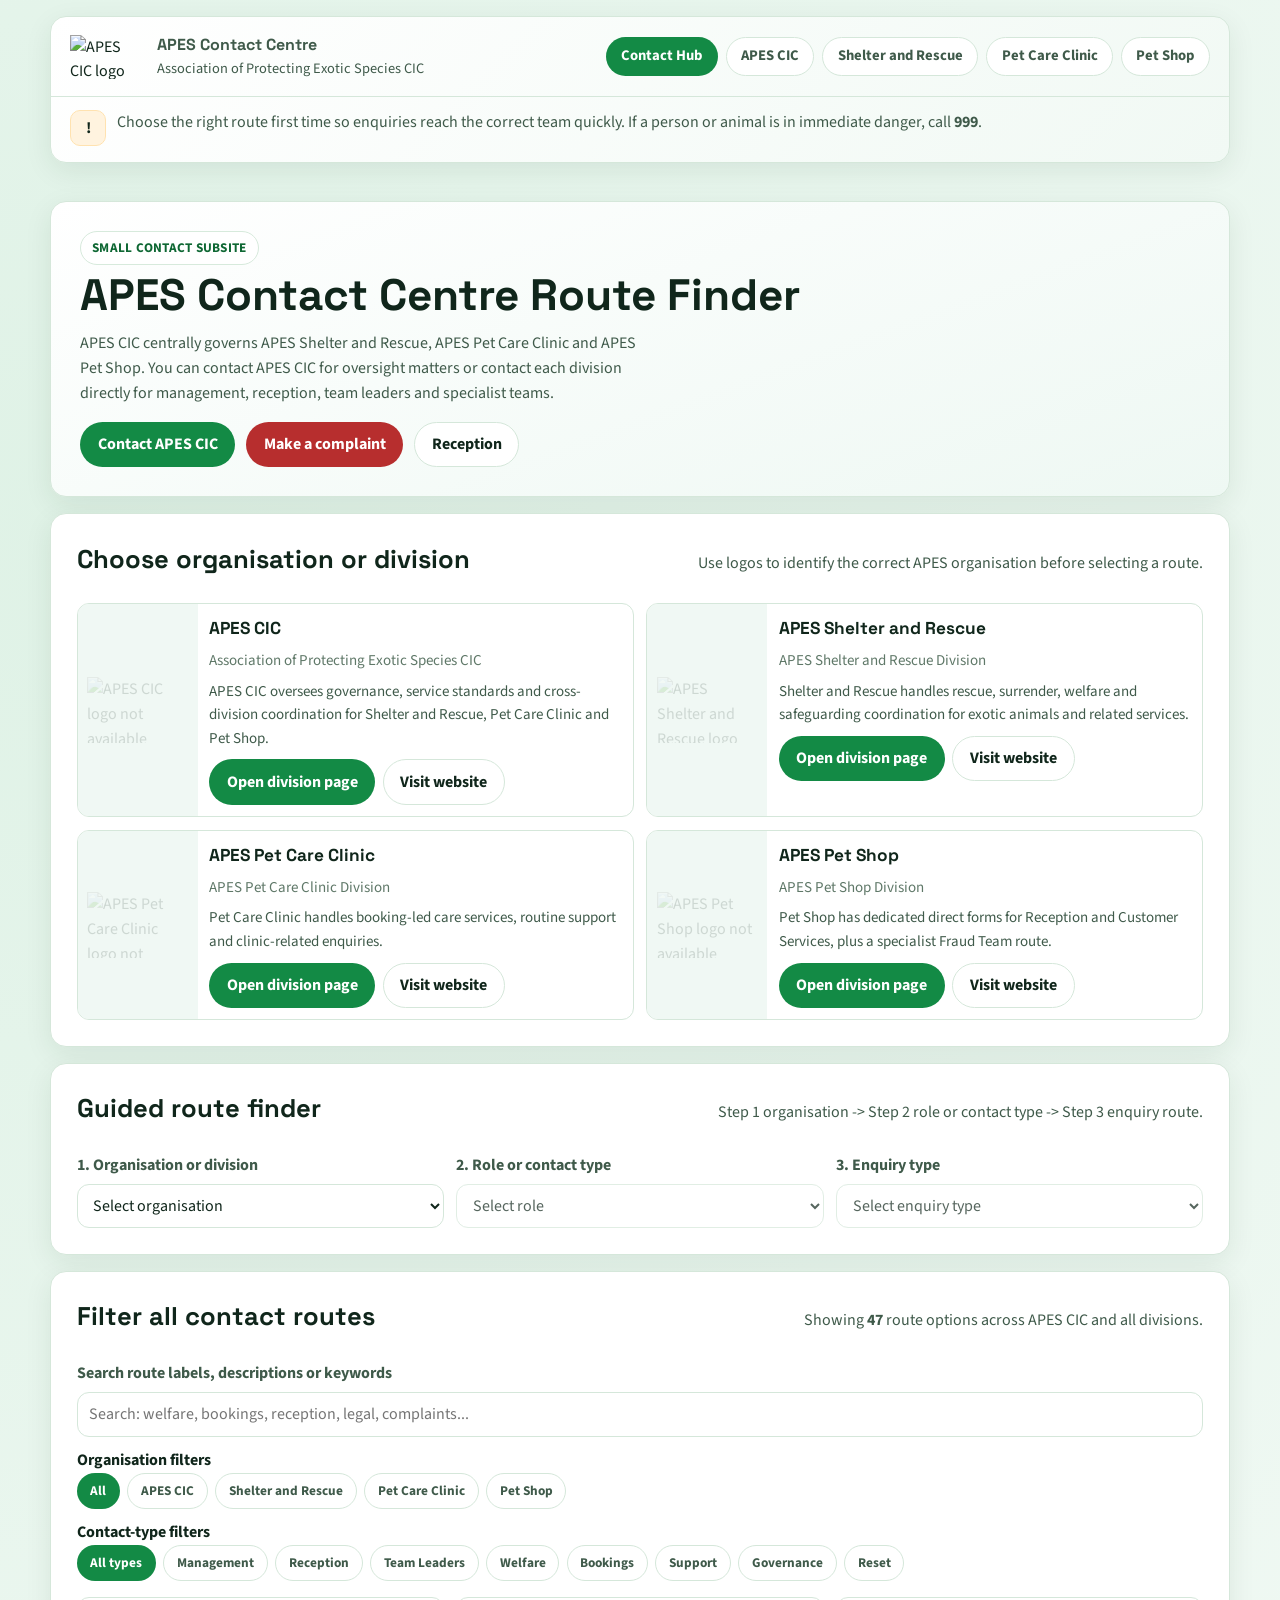
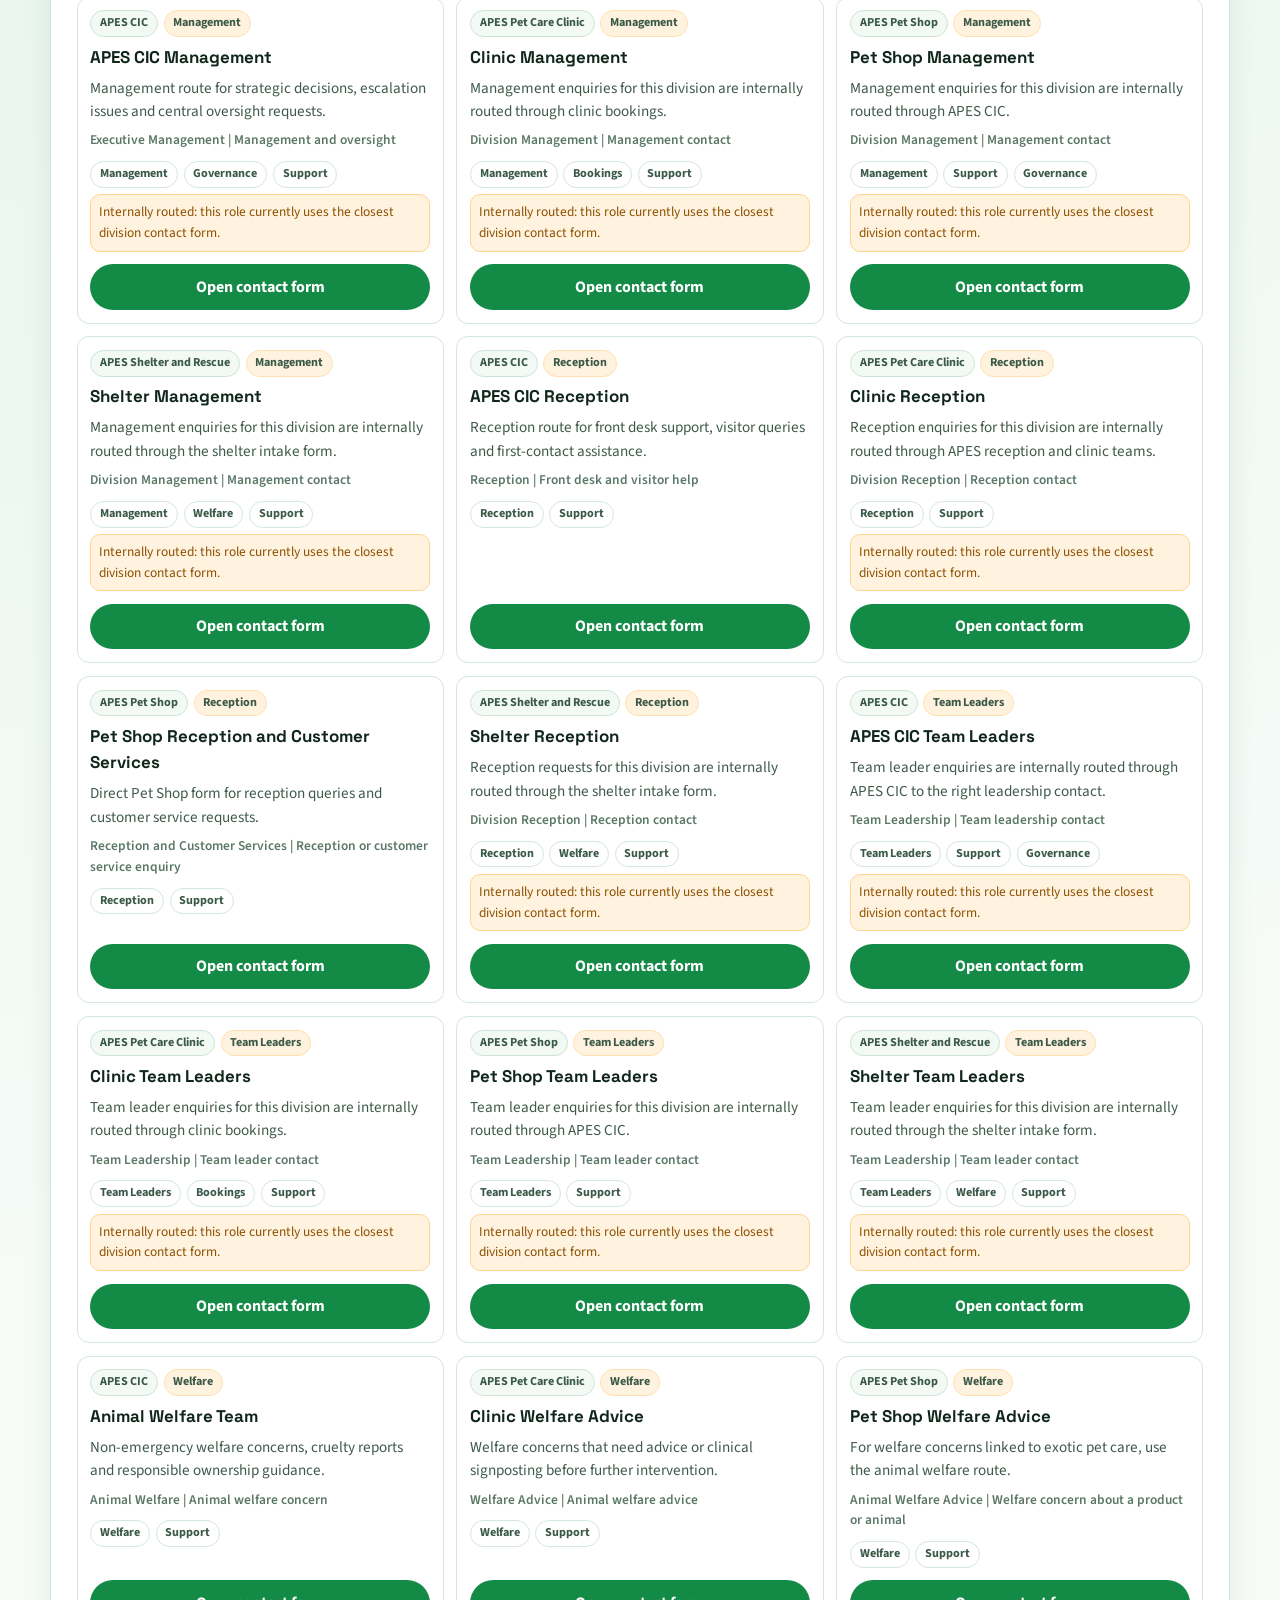
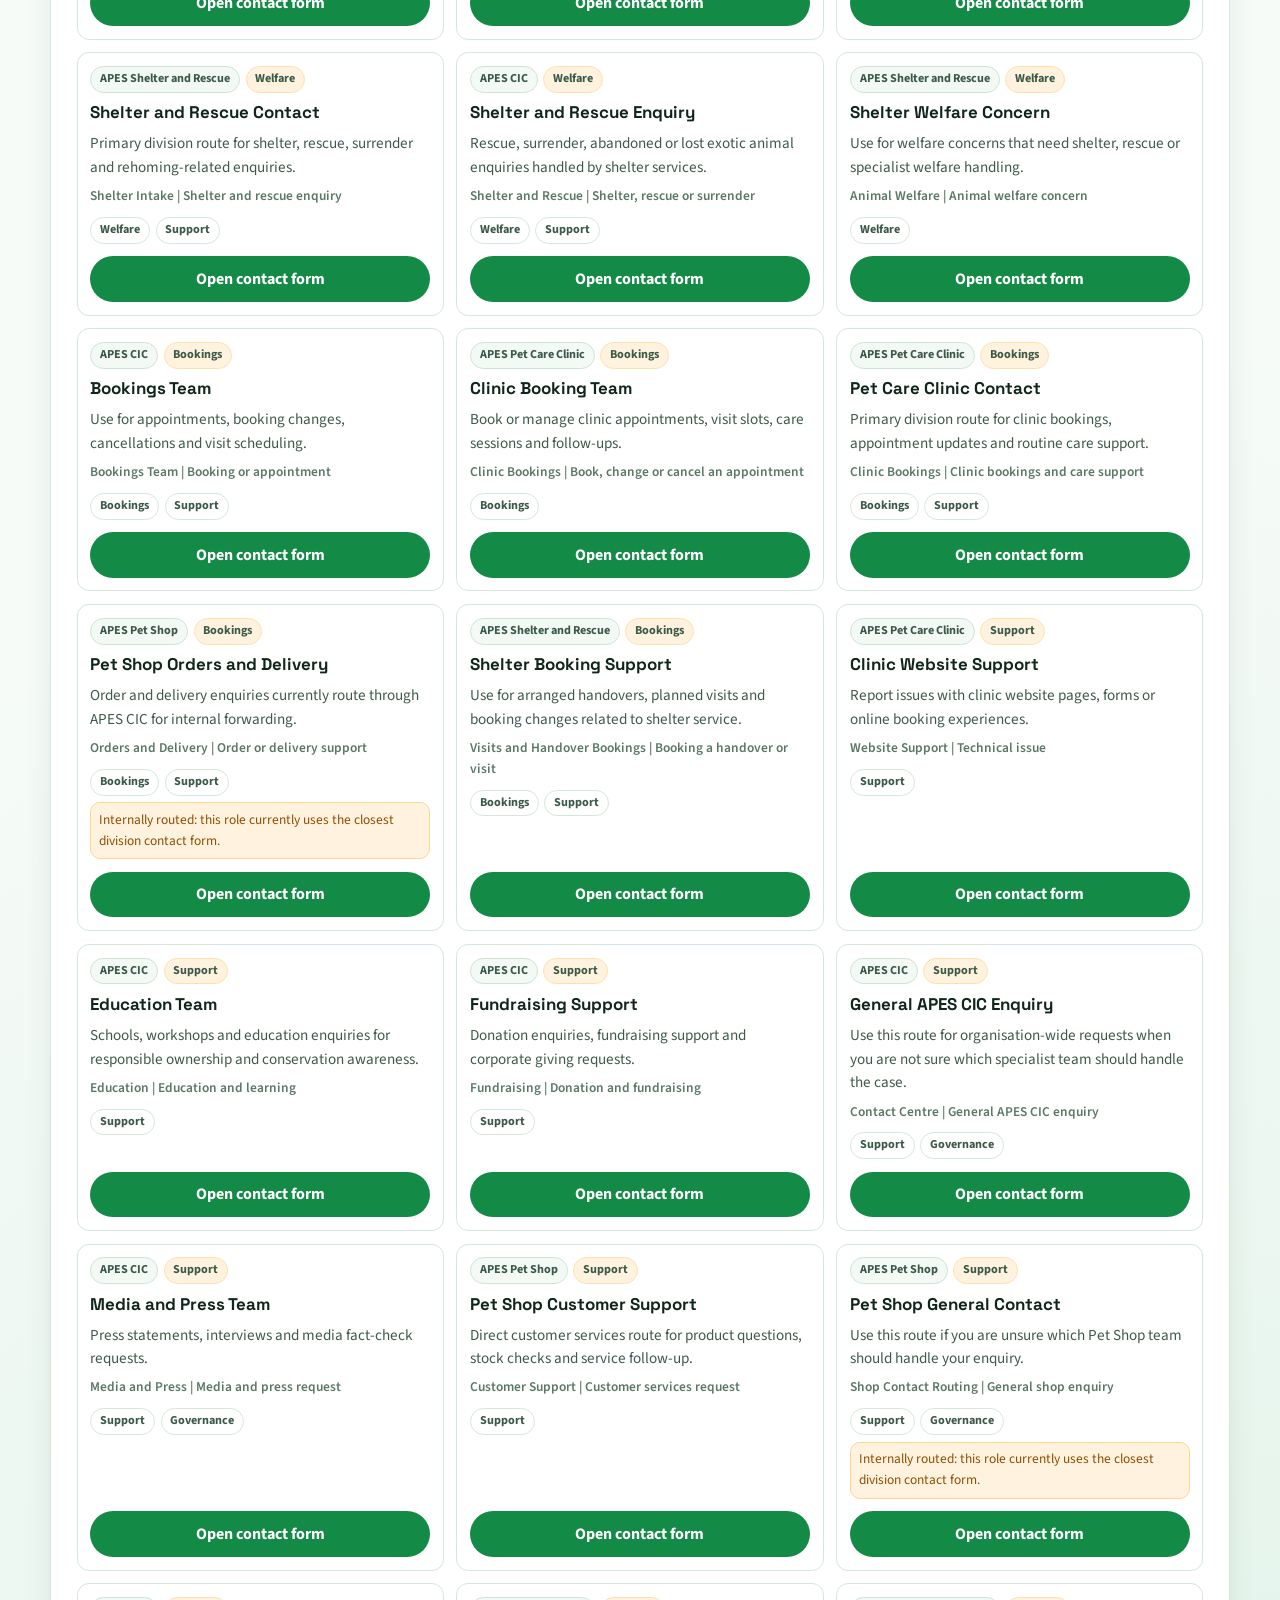
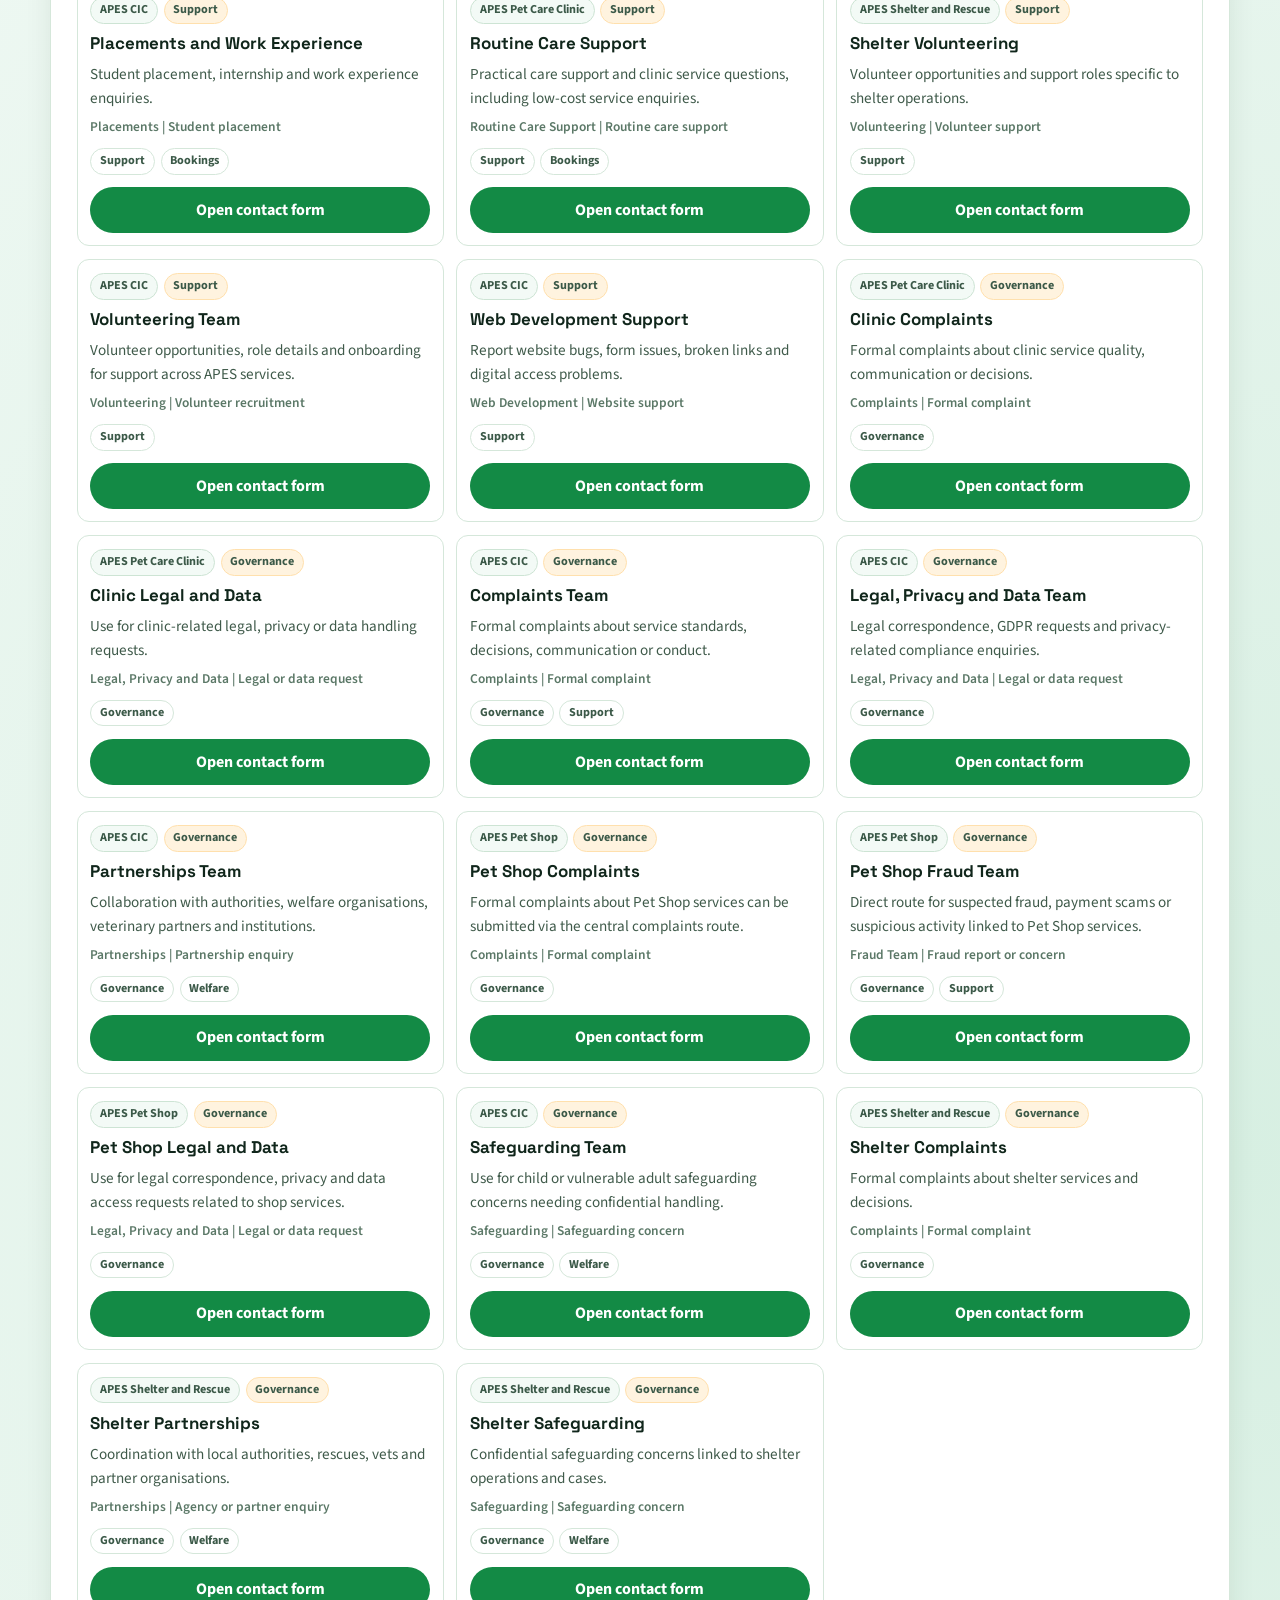
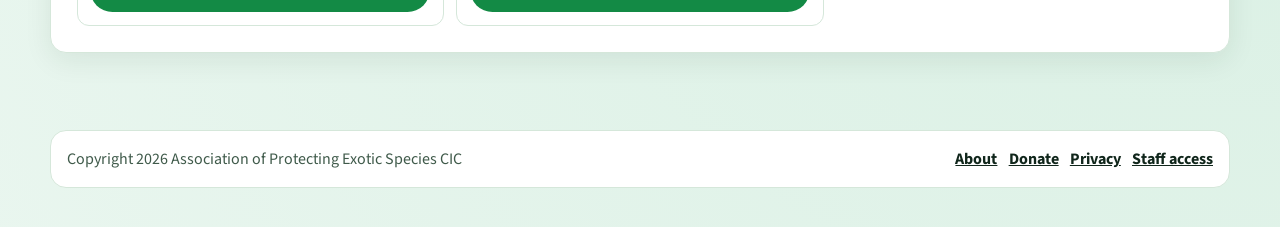
==== public/index.html @ 36b1f9d7 "Add AGENTS.md; revamp README; move website Add a new AGENTS.md containing comprehensive APES CIC web" ====
<!doctype html>
<html lang="en">
  <head>
    <meta charset="utf-8">
    <meta name="viewport" content="width=device-width, initial-scale=1">
    <title>APES Contact Centre | Route Finder Hub</title>
    <meta
      name="description"
      content="APES Contact Centre route finder for APES CIC, Shelter and Rescue, Pet Care Clinic and Pet Shop."
    >
    <link rel="stylesheet" href="assets/css/styles.css">
  </head>
  <body data-page="hub">
    <a class="skip-link" href="#main">Skip to main content</a>

    <div class="site-shell">
      <header class="site-header">
        <div class="header-row">
          <a class="brand" href="https://www.apes.org.uk/" target="_blank" rel="noopener noreferrer">
            <img src="https://www.apes.org.uk/APES_logo_3D_440x250.png" alt="APES CIC logo">
            <span>
              <strong>APES Contact Centre</strong>
              <span>Association of Protecting Exotic Species CIC</span>
            </span>
          </a>

          <nav class="nav-row" aria-label="Subsite pages">
            <a class="nav-link active" href="index.html">Contact Hub</a>
            <a class="nav-link" href="apes-cic.html">APES CIC</a>
            <a class="nav-link" href="shelter-rescue.html">Shelter and Rescue</a>
            <a class="nav-link" href="pet-care-clinic.html">Pet Care Clinic</a>
            <a class="nav-link" href="pet-shop.html">Pet Shop</a>
          </nav>
        </div>

        <div class="notice" role="note" aria-label="Emergency note">
          <span class="notice-mark" aria-hidden="true">!</span>
          <p>
            Choose the right route first time so enquiries reach the correct team quickly. If a person or animal is in immediate danger, call
            <strong>999</strong>.
          </p>
        </div>
      </header>

      <main id="main" class="main-sections">
        <section class="hero" aria-labelledby="hub-title">
          <span class="eyebrow">Small contact subsite</span>
          <h1 id="hub-title">APES Contact Centre Route Finder</h1>
          <p>
            APES CIC centrally governs APES Shelter and Rescue, APES Pet Care Clinic and APES Pet Shop. You can contact APES CIC for oversight matters or contact each division directly for management, reception, team leaders and specialist teams.
          </p>
          <div class="hero-actions">
            <a class="btn btn-primary" href="https://contact.apes.org.uk/help/1463648560" target="_blank" rel="noopener noreferrer">Contact APES CIC</a>
            <a class="btn btn-danger" href="https://contact.apes.org.uk/help/2938250825" target="_blank" rel="noopener noreferrer">Make a complaint</a>
            <a class="btn btn-subtle" href="https://contact.apes.org.uk/help/3700316734" target="_blank" rel="noopener noreferrer">Reception</a>
          </div>
        </section>

        <section class="panel" aria-labelledby="organisations-heading">
          <div class="panel-head">
            <h2 id="organisations-heading">Choose organisation or division</h2>
            <p>Use logos to identify the correct APES organisation before selecting a route.</p>
          </div>
          <div id="organisationCards" class="org-grid" role="list"></div>
        </section>

        <section class="panel" aria-labelledby="finder-heading">
          <div class="panel-head">
            <h2 id="finder-heading">Guided route finder</h2>
            <p>Step 1 organisation -> Step 2 role or contact type -> Step 3 enquiry route.</p>
          </div>

          <div class="finder-grid">
            <div class="field">
              <label for="finderOrganisation">1. Organisation or division</label>
              <select id="finderOrganisation">
                <option value="">Select organisation</option>
              </select>
            </div>

            <div class="field">
              <label for="finderRole">2. Role or contact type</label>
              <select id="finderRole" disabled>
                <option value="">Select role</option>
              </select>
            </div>

            <div class="field">
              <label for="finderEnquiry">3. Enquiry type</label>
              <select id="finderEnquiry" disabled>
                <option value="">Select enquiry type</option>
              </select>
            </div>
          </div>

          <div id="finderResult" class="finder-result is-hidden" role="status" aria-live="polite">
            <h3 id="finderRouteTitle"></h3>
            <p id="finderRouteSummary"></p>
            <p id="finderRouteDepartment" class="route-detail"></p>
            <p id="finderRouteFallback" class="fallback-note is-hidden"></p>
            <div class="hero-actions">
              <a id="finderRouteLink" class="btn btn-primary" target="_blank" rel="noopener noreferrer" href="#">Open contact form</a>
            </div>
          </div>
        </section>

        <section class="panel" aria-labelledby="routes-heading">
          <div class="panel-head">
            <h2 id="routes-heading">Filter all contact routes</h2>
            <p>
              Showing <strong id="routeResultCount">0</strong> route options across APES CIC and all divisions.
            </p>
          </div>

          <div class="chip-stack" aria-label="Route filters">
            <div class="field">
              <label for="routeSearch">Search route labels, descriptions or keywords</label>
              <input
                id="routeSearch"
                type="search"
                placeholder="Search: welfare, bookings, reception, legal, complaints..."
              >
            </div>

            <div>
              <strong>Organisation filters</strong>
              <div class="chip-group" role="group" aria-label="Filter by organisation">
                <button class="chip active" type="button" data-org-filter="all" aria-pressed="true">All</button>
                <button class="chip" type="button" data-org-filter="apes-cic" aria-pressed="false">APES CIC</button>
                <button class="chip" type="button" data-org-filter="shelter-rescue" aria-pressed="false">Shelter and Rescue</button>
                <button class="chip" type="button" data-org-filter="pet-care-clinic" aria-pressed="false">Pet Care Clinic</button>
                <button class="chip" type="button" data-org-filter="pet-shop" aria-pressed="false">Pet Shop</button>
              </div>
            </div>

            <div>
              <strong>Contact-type filters</strong>
              <div class="chip-group" role="group" aria-label="Filter by contact type">
                <button class="chip active" type="button" data-type-filter="all" aria-pressed="true">All types</button>
                <button class="chip" type="button" data-type-filter="management" aria-pressed="false">Management</button>
                <button class="chip" type="button" data-type-filter="reception" aria-pressed="false">Reception</button>
                <button class="chip" type="button" data-type-filter="team-leaders" aria-pressed="false">Team Leaders</button>
                <button class="chip" type="button" data-type-filter="welfare" aria-pressed="false">Welfare</button>
                <button class="chip" type="button" data-type-filter="bookings" aria-pressed="false">Bookings</button>
                <button class="chip" type="button" data-type-filter="support" aria-pressed="false">Support</button>
                <button class="chip" type="button" data-type-filter="governance" aria-pressed="false">Governance</button>
                <button class="chip" type="button" id="resetFilters" aria-pressed="false">Reset</button>
              </div>
            </div>
          </div>

          <div id="routeDirectory" class="route-grid" role="list"></div>
          <p id="noRouteResults" class="status-note is-hidden">
            No matching routes found. Try broadening your search or resetting the filters.
          </p>
        </section>
      </main>

      <footer class="footer">
        <span>Copyright 2026 Association of Protecting Exotic Species CIC</span>
        <nav aria-label="Footer links">
          <a href="https://www.apes.org.uk/about-us" target="_blank" rel="noopener noreferrer">About</a>
          <a href="https://www.apes.org.uk/donate" target="_blank" rel="noopener noreferrer">Donate</a>
          <a href="https://www.apes.org.uk/policies/privacy" target="_blank" rel="noopener noreferrer">Privacy</a>
          <a href="https://contact.apes.org.uk/staff" target="_blank" rel="noopener noreferrer">Staff access</a>
        </nav>
      </footer>
    </div>

    <script src="assets/js/routes.js"></script>
    <script src="assets/js/common.js"></script>
    <script src="assets/js/hub.js"></script>
  </body>
</html>
---- public/assets/css/styles.css ----
@import url("https://fonts.googleapis.com/css2?family=Source+Sans+3:wght@400;600;700&family=Space+Grotesk:wght@500;600;700&display=swap");

:root {
  --bg: #f6fbf8;
  --surface: #ffffff;
  --surface-soft: #edf7f1;
  --ink: #10261b;
  --ink-soft: #3f5a4a;
  --brand: #138a45;
  --brand-deep: #0e6733;
  --accent: #f7a934;
  --accent-soft: #fff3df;
  --border: #d5e7da;
  --danger: #b72e2e;
  --focus: 3px solid rgba(19, 138, 69, 0.45);
  --radius: 16px;
  --radius-sm: 12px;
  --shadow: 0 8px 28px rgba(7, 46, 24, 0.08);
}

*,
*::before,
*::after {
  box-sizing: border-box;
}

html {
  font-size: 100%;
  scroll-behavior: smooth;
}

body {
  margin: 0;
  font-family: "Source Sans 3", "Trebuchet MS", sans-serif;
  color: var(--ink);
  background: radial-gradient(circle at 7% 8%, #dff2e6 0%, transparent 38%),
    radial-gradient(circle at 96% 90%, #d7efe2 0%, transparent 40%), var(--bg);
  line-height: 1.55;
}

a {
  color: inherit;
}

a:focus-visible,
button:focus-visible,
input:focus-visible,
select:focus-visible {
  outline: var(--focus);
  outline-offset: 2px;
}

.is-hidden {
  display: none !important;
}

.skip-link {
  position: absolute;
  left: -9999px;
  top: 0.8rem;
  z-index: 1000;
  color: #ffffff;
  background: var(--brand-deep);
  padding: 0.7rem 1rem;
  border-radius: 10px;
  text-decoration: none;
  font-weight: 700;
}

.skip-link:focus {
  left: 0.8rem;
}

.site-shell {
  width: min(1180px, 100% - 2.2rem);
  margin-inline: auto;
}

.site-header {
  margin-top: 1rem;
  border: 1px solid var(--border);
  border-radius: var(--radius);
  background: linear-gradient(135deg, #ffffff 0%, #f1f9f4 100%);
  box-shadow: var(--shadow);
  overflow: hidden;
}

.header-row {
  display: flex;
  flex-wrap: wrap;
  align-items: center;
  justify-content: space-between;
  gap: 1rem;
  padding: 1rem 1.2rem;
  border-bottom: 1px solid var(--border);
}

.brand {
  display: flex;
  align-items: center;
  gap: 0.8rem;
  text-decoration: none;
}

.brand img {
  width: 74px;
  height: 44px;
  object-fit: contain;
}

.brand strong {
  display: block;
  font-family: "Space Grotesk", "Trebuchet MS", sans-serif;
  font-size: 1rem;
}

.brand span {
  color: var(--ink-soft);
  font-size: 0.9rem;
}

.nav-row {
  display: flex;
  flex-wrap: wrap;
  gap: 0.5rem;
}

.nav-link {
  display: inline-flex;
  align-items: center;
  border: 1px solid var(--border);
  border-radius: 999px;
  padding: 0.45rem 0.9rem;
  background: #ffffff;
  text-decoration: none;
  font-weight: 700;
  font-size: 0.92rem;
  color: var(--ink-soft);
}

.nav-link:hover {
  background: var(--surface-soft);
}

.nav-link.active {
  background: var(--brand);
  border-color: transparent;
  color: #ffffff;
}

.notice {
  display: grid;
  grid-template-columns: auto 1fr;
  align-items: start;
  gap: 0.7rem;
  padding: 0.8rem 1.2rem 1rem;
}

.notice-mark {
  width: 36px;
  height: 36px;
  display: grid;
  place-items: center;
  background: var(--accent-soft);
  border: 1px solid #ffe2b0;
  border-radius: 10px;
  font-weight: 700;
}

.notice p {
  margin: 0;
  color: var(--ink-soft);
}

.hero {
  margin-top: 1.1rem;
  border: 1px solid var(--border);
  border-radius: var(--radius);
  background: linear-gradient(160deg, #ffffff 0%, #eef8f3 100%);
  padding: clamp(1rem, 2.6vw, 1.8rem);
  box-shadow: var(--shadow);
}

.hero h1 {
  margin: 0.3rem 0 0.7rem;
  font-family: "Space Grotesk", "Trebuchet MS", sans-serif;
  font-size: clamp(1.8rem, 4vw, 2.75rem);
  line-height: 1.15;
}

.hero h2 {
  margin: 0 0 0.55rem;
  font-family: "Space Grotesk", "Trebuchet MS", sans-serif;
  font-size: clamp(1.3rem, 2.4vw, 1.9rem);
  line-height: 1.2;
}

.hero p {
  margin: 0.6rem 0 0;
  color: var(--ink-soft);
  max-width: 72ch;
}

.division-hero-grid {
  display: grid;
  grid-template-columns: 130px 1fr;
  gap: 1rem;
  align-items: center;
}

.division-logo-wrap {
  border: 1px solid var(--border);
  border-radius: 14px;
  background: #ffffff;
  min-height: 92px;
  display: grid;
  place-items: center;
  padding: 0.5rem;
}

.division-logo-wrap img {
  max-width: 100%;
  max-height: 74px;
  object-fit: contain;
}

.eyebrow {
  display: inline-flex;
  align-items: center;
  border: 1px solid #d7eadc;
  border-radius: 999px;
  padding: 0.35rem 0.7rem;
  background: #ffffff;
  color: var(--brand-deep);
  font-weight: 700;
  font-size: 0.83rem;
  text-transform: uppercase;
  letter-spacing: 0.02em;
}

.hero-actions {
  margin-top: 1rem;
  display: flex;
  flex-wrap: wrap;
  gap: 0.65rem;
}

.btn {
  display: inline-flex;
  align-items: center;
  justify-content: center;
  text-decoration: none;
  min-height: 42px;
  border-radius: 999px;
  border: 1px solid var(--border);
  background: #ffffff;
  color: var(--ink);
  padding: 0.58rem 1.05rem;
  font-weight: 700;
  cursor: pointer;
  font-family: inherit;
}

.btn:hover {
  border-color: #b6d5c0;
}

.btn-primary {
  background: var(--brand);
  border-color: transparent;
  color: #ffffff;
}

.btn-primary:hover {
  background: var(--brand-deep);
}

.btn-subtle {
  background: #ffffff;
}

.btn-danger {
  background: var(--danger);
  border-color: transparent;
  color: #ffffff;
}

.main-sections {
  padding: 1.3rem 0 3rem;
}

.panel {
  border: 1px solid var(--border);
  border-radius: var(--radius);
  background: var(--surface);
  box-shadow: var(--shadow);
  padding: clamp(1rem, 2vw, 1.6rem);
  margin-top: 1rem;
}

.panel h2 {
  margin-top: 0;
  margin-bottom: 0.5rem;
  font-family: "Space Grotesk", "Trebuchet MS", sans-serif;
  font-size: clamp(1.2rem, 2.4vw, 1.6rem);
}

.panel-head {
  display: flex;
  flex-wrap: wrap;
  align-items: baseline;
  justify-content: space-between;
  gap: 0.6rem;
}

.panel-head p {
  margin: 0;
  color: var(--ink-soft);
}

.finder-grid {
  display: grid;
  grid-template-columns: repeat(3, minmax(0, 1fr));
  gap: 0.8rem;
  margin-top: 1rem;
}

.field {
  display: grid;
  gap: 0.4rem;
}

.field label {
  font-weight: 700;
  color: var(--ink-soft);
}

.field select,
.field input[type="search"] {
  width: 100%;
  min-height: 44px;
  padding: 0.55rem 0.7rem;
  border: 1px solid var(--border);
  border-radius: var(--radius-sm);
  background: #ffffff;
  color: var(--ink);
  font: inherit;
}

.finder-result {
  margin-top: 1rem;
  border: 1px solid #cbe4d3;
  border-radius: var(--radius-sm);
  padding: 0.8rem;
  background: #f4faf6;
}

.finder-result h3 {
  margin: 0;
  font-family: "Space Grotesk", "Trebuchet MS", sans-serif;
  font-size: 1.12rem;
}

.finder-result p {
  margin: 0.45rem 0 0;
  color: var(--ink-soft);
}

.finder-result .route-detail {
  font-size: 0.93rem;
}

.finder-result .fallback-note {
  margin-top: 0.55rem;
}

.chip-stack {
  margin-top: 1rem;
  display: grid;
  gap: 0.7rem;
}

.chip-group {
  display: flex;
  flex-wrap: wrap;
  gap: 0.45rem;
}

.chip {
  display: inline-flex;
  align-items: center;
  border: 1px solid var(--border);
  border-radius: 999px;
  background: #ffffff;
  color: var(--ink-soft);
  min-height: 36px;
  padding: 0.35rem 0.8rem;
  font-weight: 700;
  font-family: inherit;
  cursor: pointer;
}

.chip:hover {
  background: var(--surface-soft);
}

.chip.active {
  background: var(--brand);
  border-color: transparent;
  color: #ffffff;
}

.org-grid {
  margin-top: 1rem;
  display: grid;
  grid-template-columns: repeat(2, minmax(0, 1fr));
  gap: 0.8rem;
}

.org-card {
  border: 1px solid var(--border);
  border-radius: var(--radius-sm);
  overflow: hidden;
  background: #ffffff;
  display: grid;
  grid-template-columns: 120px 1fr;
}

.org-card-media {
  background: #f0f8f4;
  display: grid;
  place-items: center;
  padding: 0.6rem;
}

.org-card-body {
  padding: 0.7rem;
}

.org-card h3 {
  margin: 0;
  font-family: "Space Grotesk", "Trebuchet MS", sans-serif;
  font-size: 1.08rem;
}

.org-card p {
  margin: 0.45rem 0 0;
  color: var(--ink-soft);
  font-size: 0.94rem;
}

.org-legal {
  font-size: 0.87rem;
  color: #5f7868 !important;
}

.org-card-actions {
  margin-top: 0.6rem;
  display: flex;
  flex-wrap: wrap;
  gap: 0.45rem;
}

.org-logo {
  max-width: 100%;
  max-height: 66px;
  object-fit: contain;
}

.logo-missing {
  opacity: 0.15;
}

.route-grid {
  margin-top: 1rem;
  display: grid;
  grid-template-columns: repeat(3, minmax(0, 1fr));
  gap: 0.8rem;
}

.route-card {
  display: flex;
  flex-direction: column;
  border: 1px solid var(--border);
  border-radius: var(--radius-sm);
  background: #ffffff;
  min-width: 0;
}

.route-card-body {
  padding: 0.8rem;
  display: grid;
  gap: 0.42rem;
}

.route-card-header {
  display: flex;
  flex-wrap: wrap;
  gap: 0.35rem;
}

.route-title {
  margin: 0;
  font-family: "Space Grotesk", "Trebuchet MS", sans-serif;
  font-size: 1.06rem;
}

.route-meta {
  margin: 0;
  color: var(--ink-soft);
  font-size: 0.95rem;
}

.route-detail {
  margin: 0;
  color: #5b7867;
  font-size: 0.84rem;
  font-weight: 600;
}

.tag-row {
  margin-top: 0.2rem;
  display: flex;
  flex-wrap: wrap;
  gap: 0.35rem;
}

.tag {
  display: inline-flex;
  border: 1px solid var(--border);
  border-radius: 999px;
  padding: 0.18rem 0.55rem;
  font-size: 0.76rem;
  font-weight: 700;
  color: #3b5948;
  background: #ffffff;
}

.org-tag {
  border-color: #cde4d4;
  background: #f3faf6;
}

.role-tag {
  border-color: #ffe0ad;
  background: var(--accent-soft);
}

.fallback-note {
  margin: 0;
  color: #8d4f00;
  background: var(--accent-soft);
  border: 1px solid #ffd48f;
  border-radius: 10px;
  padding: 0.42rem 0.5rem;
  font-size: 0.84rem;
}

.route-actions {
  margin-top: auto;
  padding: 0 0.8rem 0.8rem;
}

.route-actions .btn {
  width: 100%;
}

.status-note {
  margin-top: 0.8rem;
  border-left: 4px solid var(--brand);
  background: #f2faf5;
  border-radius: 10px;
  padding: 0.6rem 0.7rem;
  color: var(--ink-soft);
}

.footer {
  margin: 1.8rem 0 2.4rem;
  padding: 1rem;
  border: 1px solid var(--border);
  border-radius: var(--radius);
  background: #ffffff;
  color: var(--ink-soft);
  display: flex;
  flex-wrap: wrap;
  align-items: center;
  justify-content: space-between;
  gap: 0.7rem;
}

.footer nav {
  display: flex;
  flex-wrap: wrap;
  gap: 0.7rem;
}

.footer a {
  font-weight: 700;
  color: var(--ink);
}

@media (max-width: 1080px) {
  .route-grid {
    grid-template-columns: repeat(2, minmax(0, 1fr));
  }
}

@media (max-width: 900px) {
  .finder-grid {
    grid-template-columns: 1fr;
  }

  .org-grid {
    grid-template-columns: 1fr;
  }

  .org-card {
    grid-template-columns: 1fr;
  }

  .division-hero-grid {
    grid-template-columns: 1fr;
  }
}

@media (max-width: 720px) {
  .route-grid {
    grid-template-columns: 1fr;
  }

  .header-row {
    flex-direction: column;
    align-items: flex-start;
  }

  .notice {
    grid-template-columns: 1fr;
  }

  .footer {
    flex-direction: column;
    align-items: flex-start;
  }
}
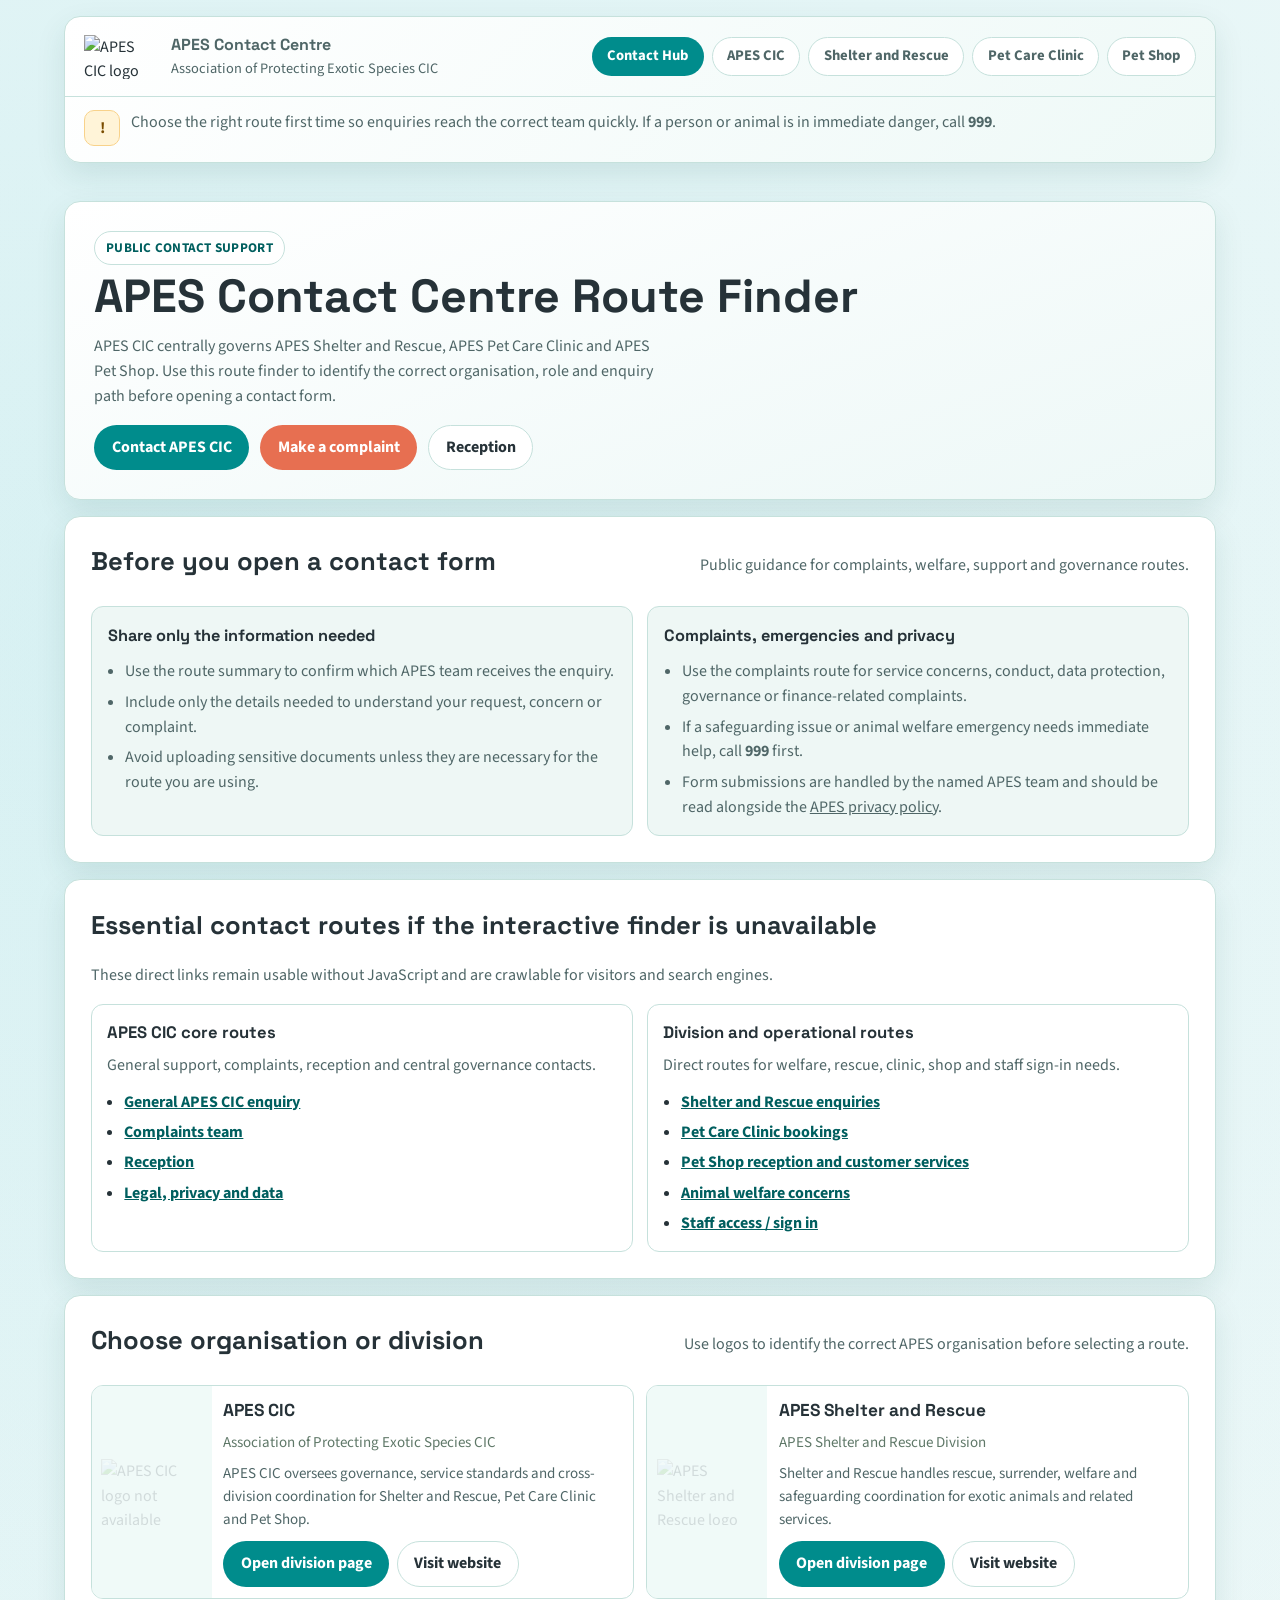
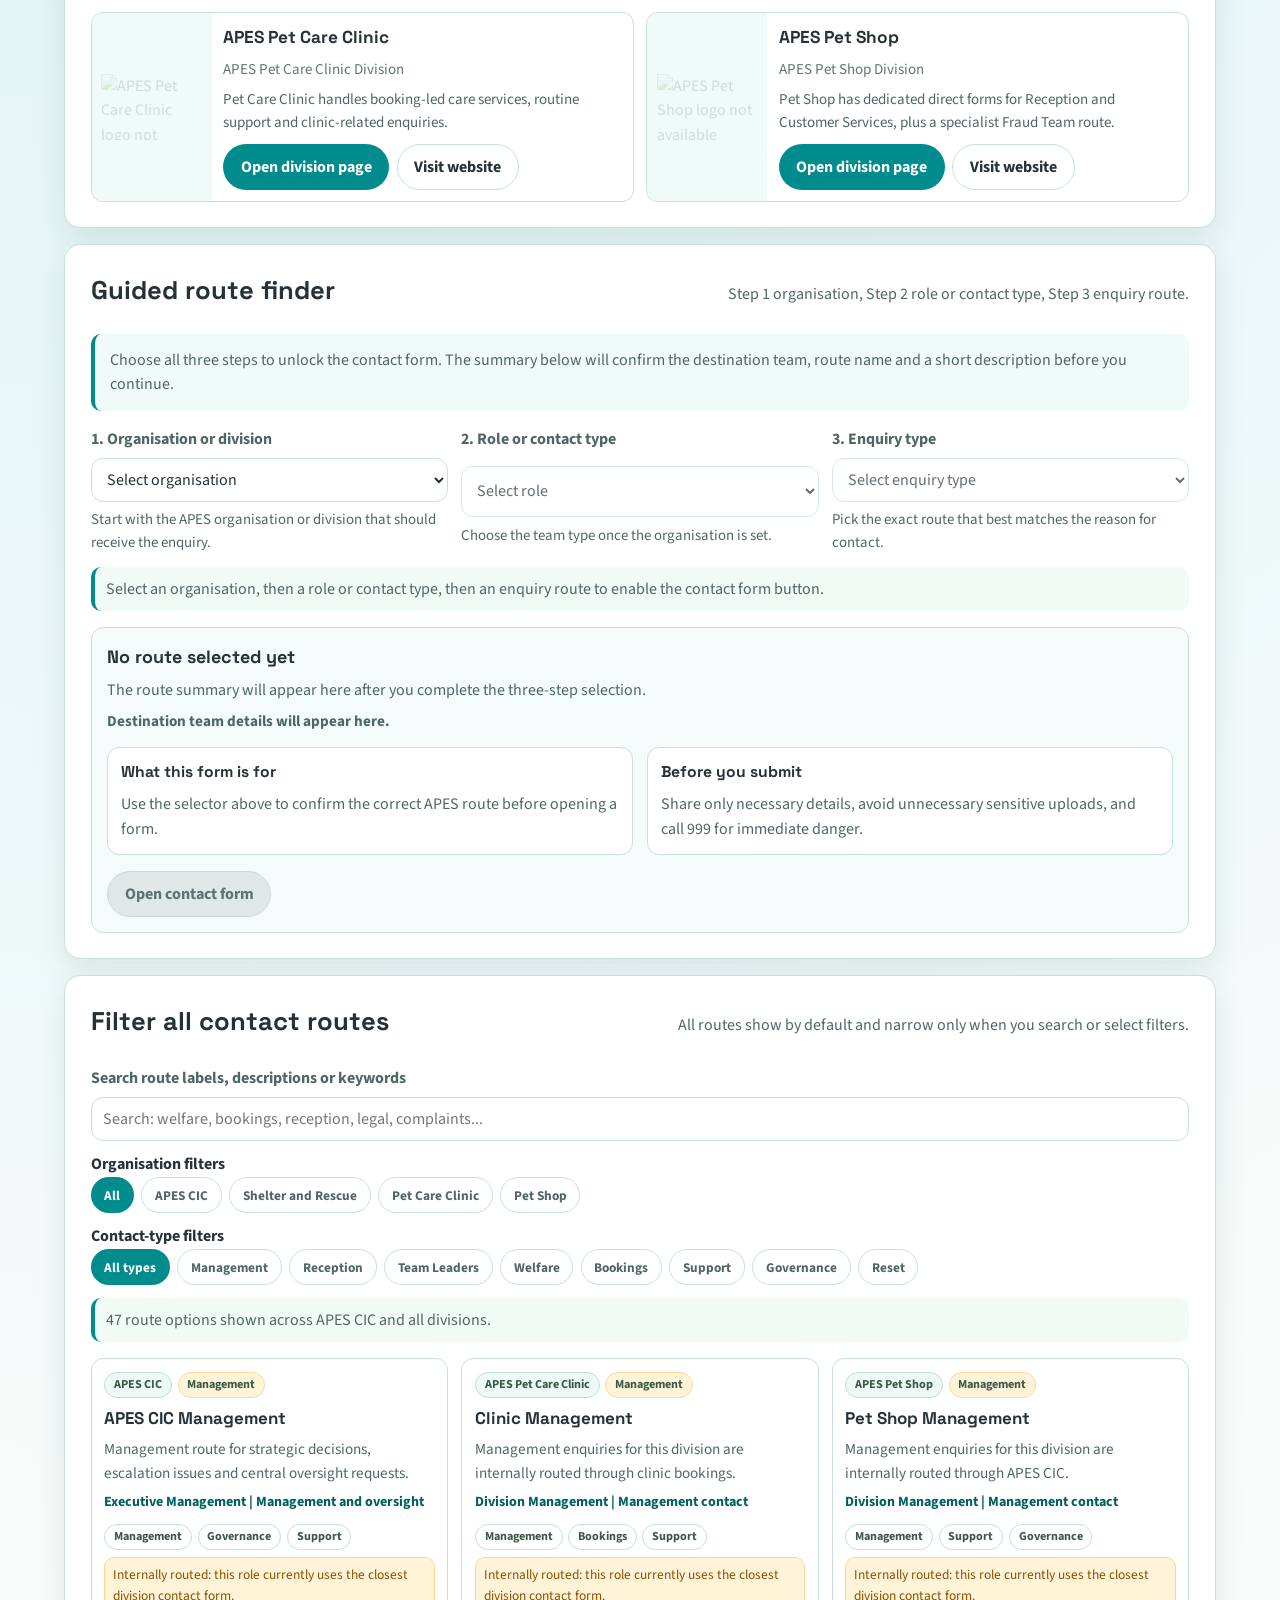
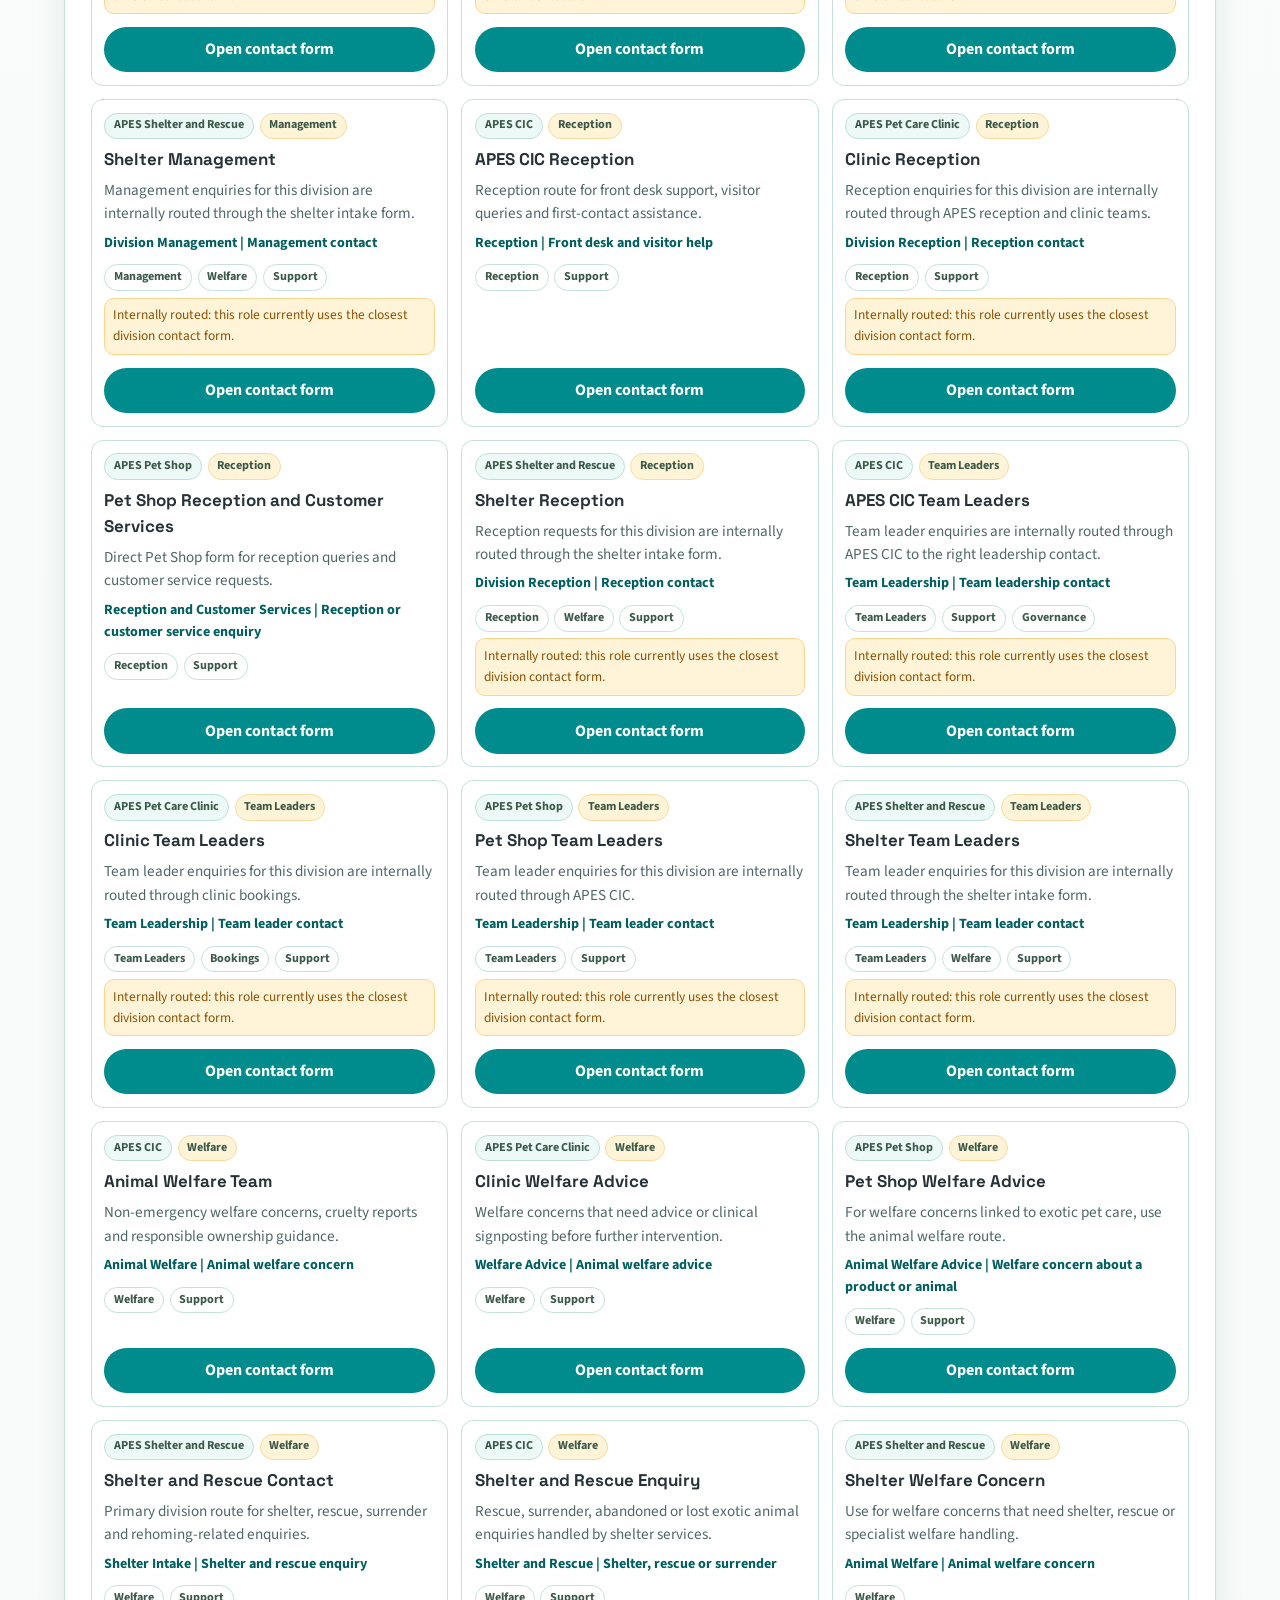
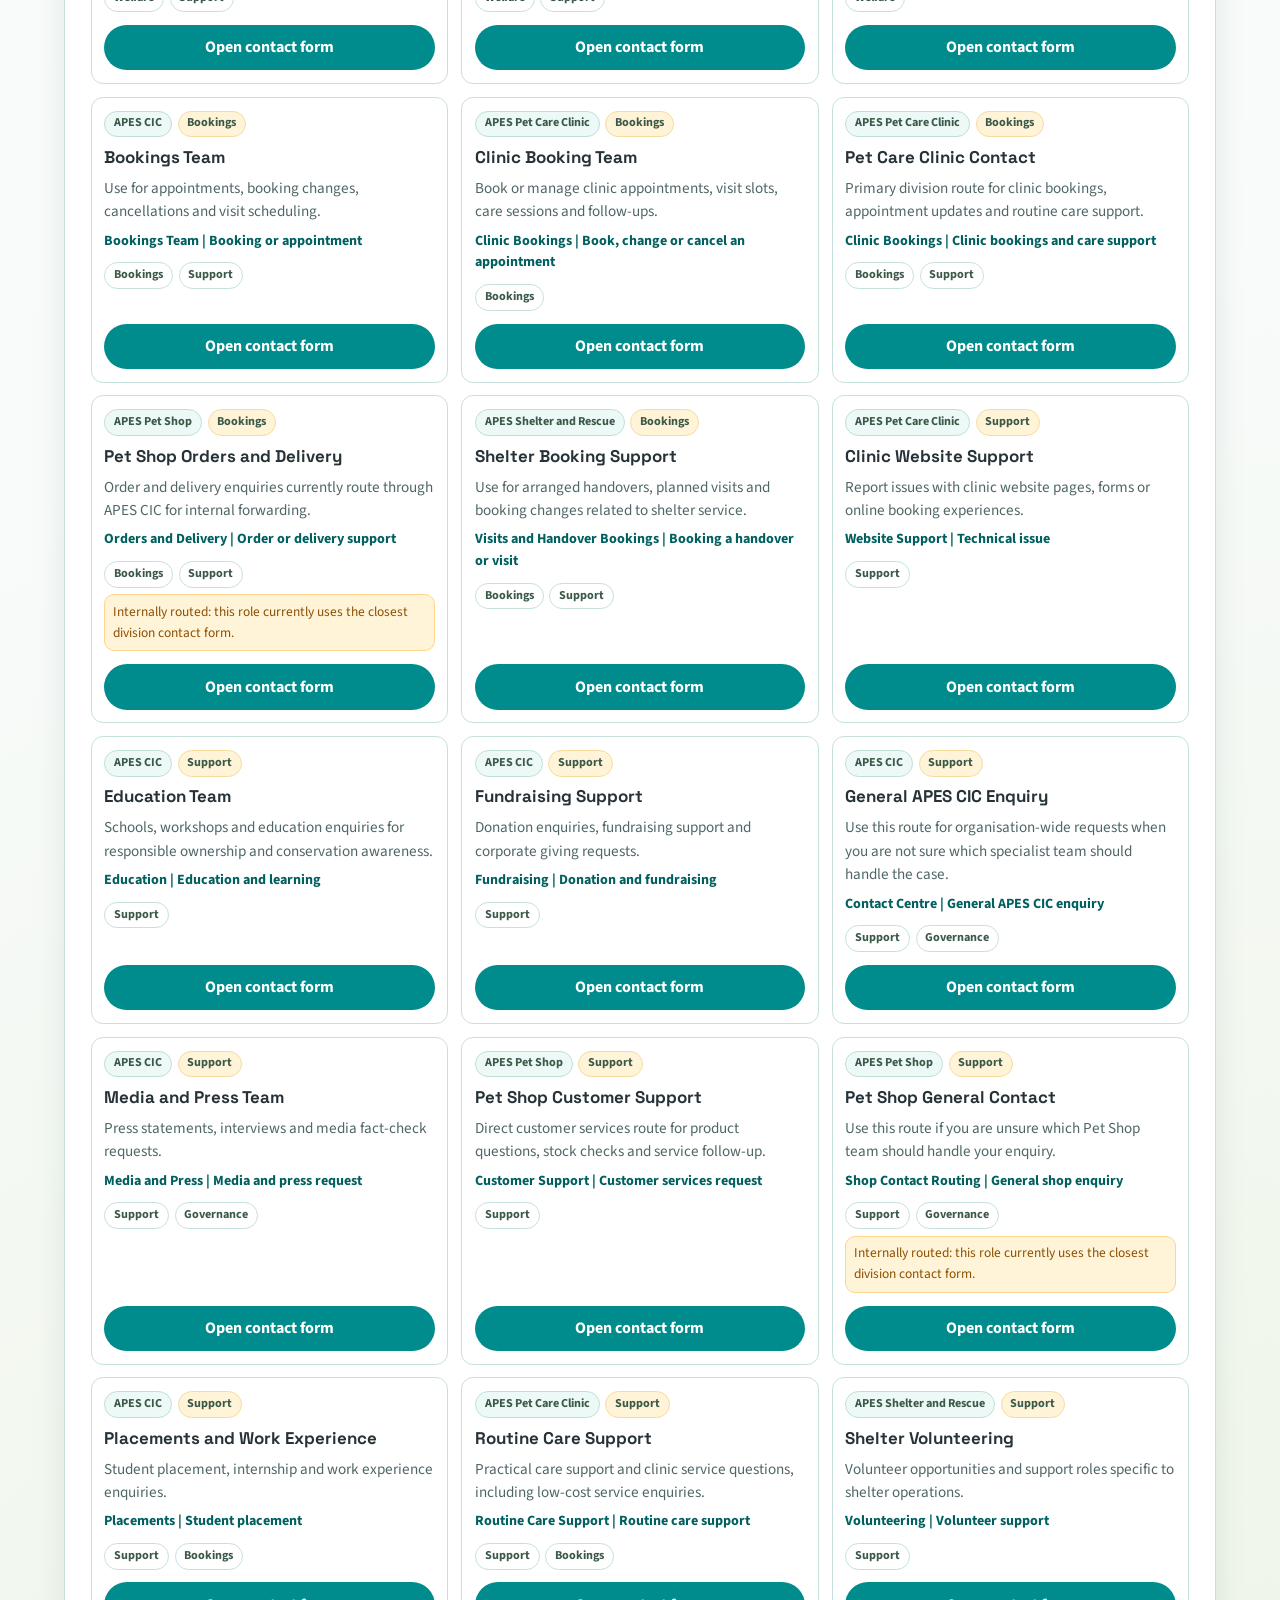
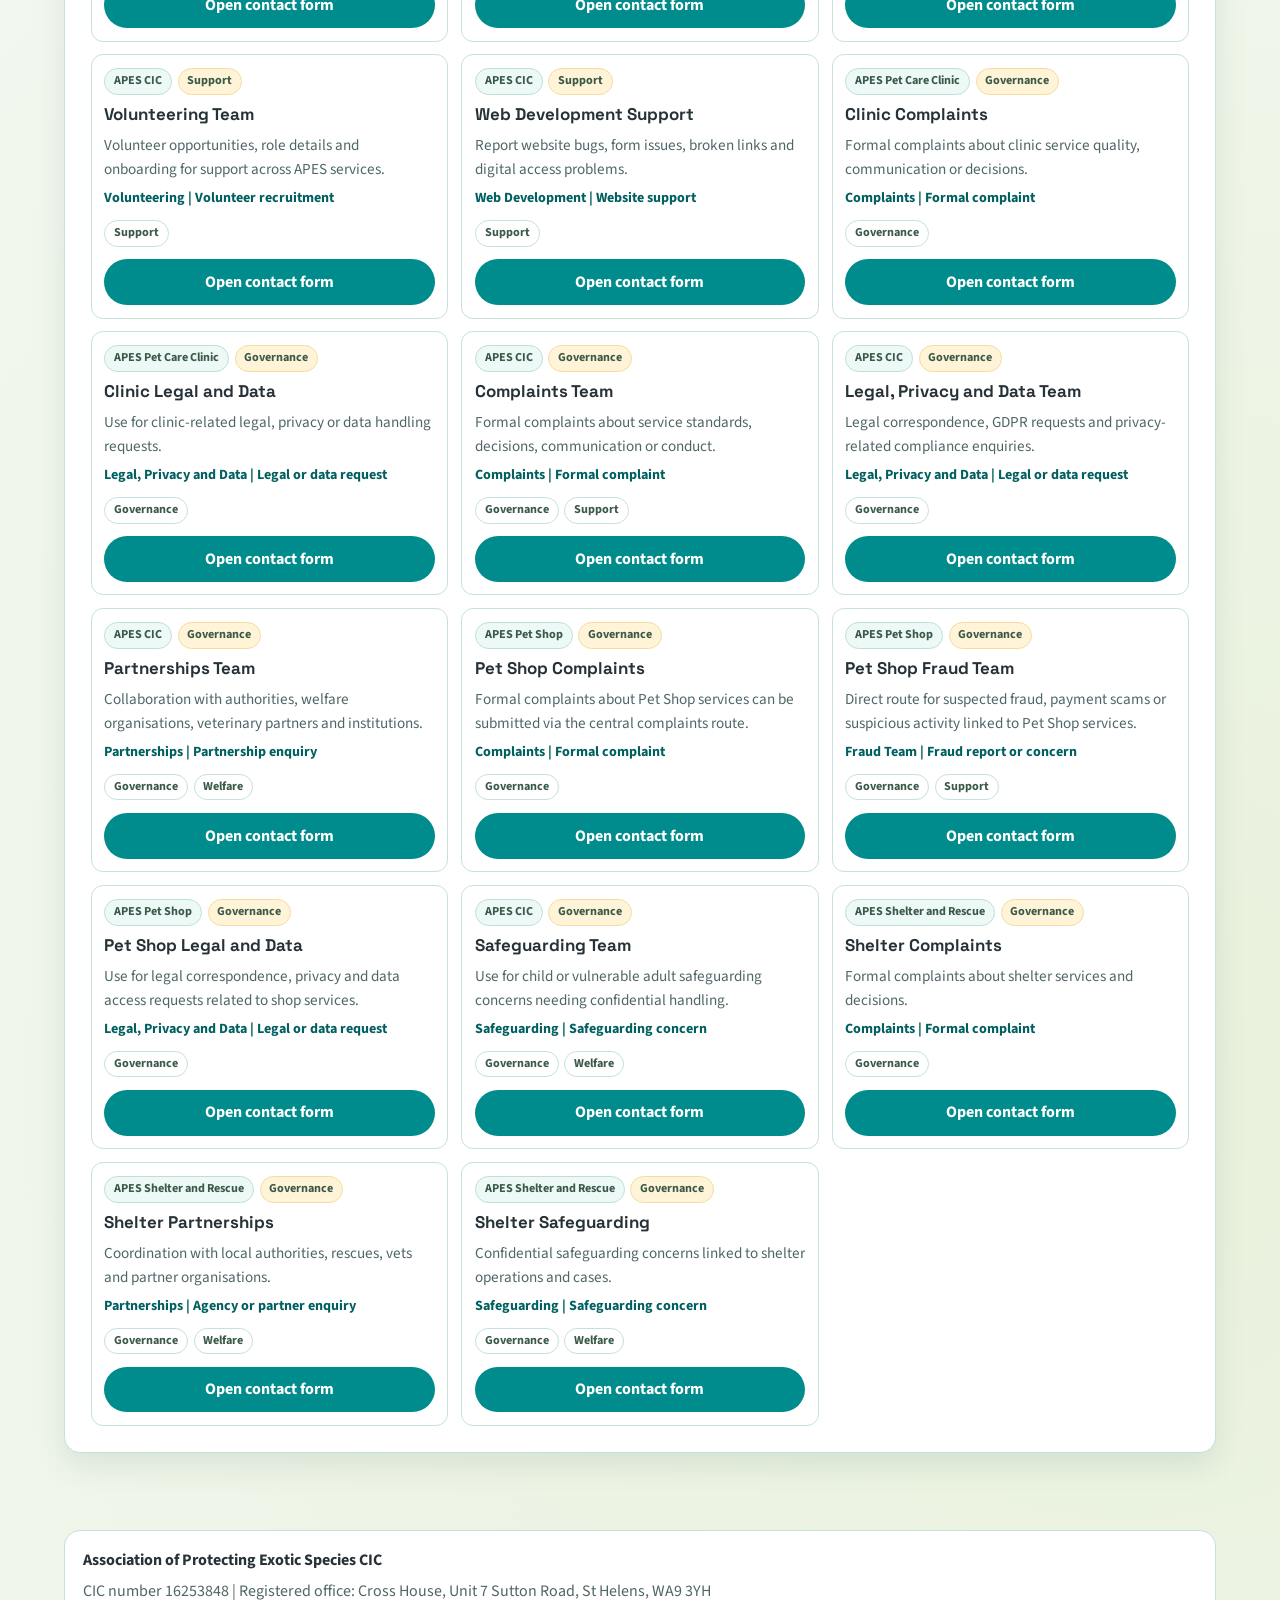
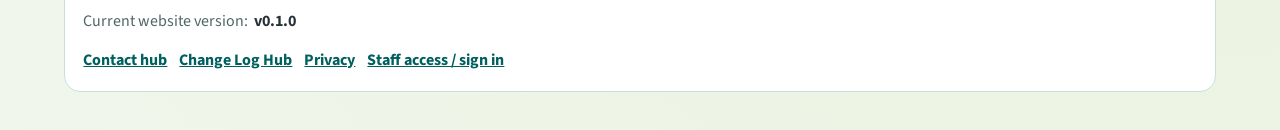
==== commit f4c5757a: "Improve APES contact centre layout and route finder" ====
--- a/public/index.html
+++ b/public/index.html
@@ -1,14 +1,56 @@
 <!doctype html>
-<html lang="en">
+<html lang="en-GB">
   <head>
     <meta charset="utf-8">
     <meta name="viewport" content="width=device-width, initial-scale=1">
     <title>APES Contact Centre | Route Finder Hub</title>
     <meta
       name="description"
-      content="APES Contact Centre route finder for APES CIC, Shelter and Rescue, Pet Care Clinic and Pet Shop."
+      content="Find the correct APES CIC, Shelter and Rescue, Pet Care Clinic or Pet Shop contact route, with direct guidance for complaints, reception, bookings, governance and animal welfare enquiries."
     >
+    <link rel="canonical" href="https://contact-centre.apes.org.uk/">
+    <meta property="og:type" content="website">
+    <meta property="og:title" content="APES Contact Centre | Route Finder Hub">
+    <meta
+      property="og:description"
+      content="Use the APES Contact Centre route finder to reach the correct organisation, team or form quickly."
+    >
+    <meta property="og:url" content="https://contact-centre.apes.org.uk/">
+    <meta property="og:image" content="https://www.apes.org.uk/APES_logo_3D_440x250.png">
     <link rel="stylesheet" href="assets/css/styles.css">
+    <script type="application/ld+json">
+      {
+        "@context": "https://schema.org",
+        "@type": "Organization",
+        "name": "Association of Protecting Exotic Species CIC",
+        "alternateName": "APES CIC",
+        "url": "https://contact-centre.apes.org.uk/",
+        "logo": "https://www.apes.org.uk/APES_logo_3D_440x250.png",
+        "email": "info@apes.org.uk",
+        "telephone": "03003020998",
+        "address": {
+          "@type": "PostalAddress",
+          "streetAddress": "Cross House, Unit 7 Sutton Road",
+          "addressLocality": "St Helens",
+          "postalCode": "WA9 3YH",
+          "addressCountry": "GB"
+        },
+        "contactPoint": [
+          {
+            "@type": "ContactPoint",
+            "contactType": "customer support",
+            "url": "https://contact.apes.org.uk/help/1463648560",
+            "availableLanguage": "en-GB"
+          },
+          {
+            "@type": "ContactPoint",
+            "contactType": "complaints",
+            "url": "https://contact.apes.org.uk/help/2938250825",
+            "availableLanguage": "en-GB"
+          }
+        ]
+      }
+    </script>
   </head>
   <body data-page="hub">
     <a class="skip-link" href="#main">Skip to main content</a>
@@ -44,10 +86,10 @@
 
       <main id="main" class="main-sections">
         <section class="hero" aria-labelledby="hub-title">
-          <span class="eyebrow">Small contact subsite</span>
+          <span class="eyebrow">Public contact support</span>
           <h1 id="hub-title">APES Contact Centre Route Finder</h1>
           <p>
-            APES CIC centrally governs APES Shelter and Rescue, APES Pet Care Clinic and APES Pet Shop. You can contact APES CIC for oversight matters or contact each division directly for management, reception, team leaders and specialist teams.
+            APES CIC centrally governs APES Shelter and Rescue, APES Pet Care Clinic and APES Pet Shop. Use this route finder to identify the correct organisation, role and enquiry path before opening a contact form.
           </p>
           <div class="hero-actions">
             <a class="btn btn-primary" href="https://contact.apes.org.uk/help/1463648560" target="_blank" rel="noopener noreferrer">Contact APES CIC</a>
@@ -56,6 +98,66 @@
           </div>
         </section>
 
+        <section class="panel" aria-labelledby="form-guidance-heading">
+          <div class="panel-head">
+            <h2 id="form-guidance-heading">Before you open a contact form</h2>
+            <p>Public guidance for complaints, welfare, support and governance routes.</p>
+          </div>
+          <div class="guidance-grid">
+            <article class="guidance-card">
+              <h3>Share only the information needed</h3>
+              <ul>
+                <li>Use the route summary to confirm which APES team receives the enquiry.</li>
+                <li>Include only the details needed to understand your request, concern or complaint.</li>
+                <li>Avoid uploading sensitive documents unless they are necessary for the route you are using.</li>
+              </ul>
+            </article>
+            <article class="guidance-card">
+              <h3>Complaints, emergencies and privacy</h3>
+              <ul>
+                <li>Use the complaints route for service concerns, conduct, data protection, governance or finance-related complaints.</li>
+                <li>If a safeguarding issue or animal welfare emergency needs immediate help, call <strong>999</strong> first.</li>
+                <li>Form submissions are handled by the named APES team and should be read alongside the <a href="https://www.apes.org.uk/policies/privacy" target="_blank" rel="noopener noreferrer">APES privacy policy</a>.</li>
+              </ul>
+            </article>
+          </div>
+        </section>
+
+        <section class="panel" aria-labelledby="fallback-heading">
+          <div class="panel-head">
+            <h2 id="fallback-heading">Essential contact routes if the interactive finder is unavailable</h2>
+            <p>These direct links remain usable without JavaScript and are crawlable for visitors and search engines.</p>
+          </div>
+          <noscript>
+            <p class="status-note is-warning">
+              JavaScript is turned off, so the interactive route finder is unavailable. Use the direct route links below.
+            </p>
+          </noscript>
+          <div class="route-fallback-grid">
+            <article class="route-fallback-group">
+              <h3>APES CIC core routes</h3>
+              <p>General support, complaints, reception and central governance contacts.</p>
+              <ul class="link-list">
+                <li><a href="https://contact.apes.org.uk/help/1463648560" target="_blank" rel="noopener noreferrer">General APES CIC enquiry</a></li>
+                <li><a href="https://contact.apes.org.uk/help/2938250825" target="_blank" rel="noopener noreferrer">Complaints team</a></li>
+                <li><a href="https://contact.apes.org.uk/help/3700316734" target="_blank" rel="noopener noreferrer">Reception</a></li>
+                <li><a href="https://contact.apes.org.uk/help/1012642592" target="_blank" rel="noopener noreferrer">Legal, privacy and data</a></li>
+              </ul>
+            </article>
+            <article class="route-fallback-group">
+              <h3>Division and operational routes</h3>
+              <p>Direct routes for welfare, rescue, clinic, shop and staff sign-in needs.</p>
+              <ul class="link-list">
+                <li><a href="https://contact.apes.org.uk/help/3459567754" target="_blank" rel="noopener noreferrer">Shelter and Rescue enquiries</a></li>
+                <li><a href="https://contact.apes.org.uk/help/2037047604" target="_blank" rel="noopener noreferrer">Pet Care Clinic bookings</a></li>
+                <li><a href="https://contact.apes.org.uk/help/151000507" target="_blank" rel="noopener noreferrer">Pet Shop reception and customer services</a></li>
+                <li><a href="https://contact.apes.org.uk/help/3378058387" target="_blank" rel="noopener noreferrer">Animal welfare concerns</a></li>
+                <li><a href="https://contact.apes.org.uk/staff" target="_blank" rel="noopener noreferrer">Staff access / sign in</a></li>
+              </ul>
+            </article>
+          </div>
+        </section>
+
         <section class="panel" aria-labelledby="organisations-heading">
           <div class="panel-head">
             <h2 id="organisations-heading">Choose organisation or division</h2>
@@ -67,39 +169,60 @@
         <section class="panel" aria-labelledby="finder-heading">
           <div class="panel-head">
             <h2 id="finder-heading">Guided route finder</h2>
-            <p>Step 1 organisation -> Step 2 role or contact type -> Step 3 enquiry route.</p>
+            <p>Step 1 organisation, Step 2 role or contact type, Step 3 enquiry route.</p>
+          </div>
+
+          <div class="finder-guidance">
+            <p>Choose all three steps to unlock the contact form. The summary below will confirm the destination team, route name and a short description before you continue.</p>
           </div>
 
           <div class="finder-grid">
             <div class="field">
               <label for="finderOrganisation">1. Organisation or division</label>
-              <select id="finderOrganisation">
+              <select id="finderOrganisation" aria-describedby="finderGuidance">
                 <option value="">Select organisation</option>
               </select>
+              <p class="helper-text">Start with the APES organisation or division that should receive the enquiry.</p>
             </div>
 
             <div class="field">
               <label for="finderRole">2. Role or contact type</label>
-              <select id="finderRole" disabled>
+              <select id="finderRole" aria-describedby="finderGuidance" disabled>
                 <option value="">Select role</option>
               </select>
+              <p class="helper-text">Choose the team type once the organisation is set.</p>
             </div>
 
             <div class="field">
               <label for="finderEnquiry">3. Enquiry type</label>
-              <select id="finderEnquiry" disabled>
+              <select id="finderEnquiry" aria-describedby="finderGuidance" disabled>
                 <option value="">Select enquiry type</option>
               </select>
-            </div>
-          </div>
-
-          <div id="finderResult" class="finder-result is-hidden" role="status" aria-live="polite">
-            <h3 id="finderRouteTitle"></h3>
-            <p id="finderRouteSummary"></p>
-            <p id="finderRouteDepartment" class="route-detail"></p>
+              <p class="helper-text">Pick the exact route that best matches the reason for contact.</p>
+            </div>
+          </div>
+
+          <p id="finderGuidance" class="status-note" aria-live="polite">
+            Select an organisation, then a role or contact type, then an enquiry route to enable the contact form button.
+          </p>
+
+          <div id="finderResult" class="finder-result" role="status" aria-live="polite">
+            <h3 id="finderRouteTitle">No route selected yet</h3>
+            <p id="finderRouteSummary">The route summary will appear here after you complete the three-step selection.</p>
+            <p id="finderRouteDepartment" class="route-detail">Destination team details will appear here.</p>
             <p id="finderRouteFallback" class="fallback-note is-hidden"></p>
+            <div class="summary-grid">
+              <article class="summary-card">
+                <h4>What this form is for</h4>
+                <p id="finderRoutePurpose">Use the selector above to confirm the correct APES route before opening a form.</p>
+              </article>
+              <article class="summary-card">
+                <h4>Before you submit</h4>
+                <p id="finderRouteSubmitHint">Share only necessary details, avoid unnecessary sensitive uploads, and call 999 for immediate danger.</p>
+              </article>
+            </div>
             <div class="hero-actions">
-              <a id="finderRouteLink" class="btn btn-primary" target="_blank" rel="noopener noreferrer" href="#">Open contact form</a>
+              <a id="finderRouteLink" class="btn btn-primary is-disabled" aria-disabled="true" target="_blank" rel="noopener noreferrer" href="#">Open contact form</a>
             </div>
           </div>
         </section>
@@ -107,9 +230,7 @@
         <section class="panel" aria-labelledby="routes-heading">
           <div class="panel-head">
             <h2 id="routes-heading">Filter all contact routes</h2>
-            <p>
-              Showing <strong id="routeResultCount">0</strong> route options across APES CIC and all divisions.
-            </p>
+            <p>All routes show by default and narrow only when you search or select filters.</p>
           </div>
 
           <div class="chip-stack" aria-label="Route filters">
@@ -149,20 +270,27 @@
             </div>
           </div>
 
+          <p id="routeCountStatus" class="status-note" aria-live="polite">
+            Route count will update when the directory finishes loading.
+          </p>
           <div id="routeDirectory" class="route-grid" role="list"></div>
-          <p id="noRouteResults" class="status-note is-hidden">
+          <p id="noRouteResults" class="status-note is-hidden" aria-live="polite">
             No matching routes found. Try broadening your search or resetting the filters.
           </p>
         </section>
       </main>
 
       <footer class="footer">
-        <span>Copyright 2026 Association of Protecting Exotic Species CIC</span>
-        <nav aria-label="Footer links">
-          <a href="https://www.apes.org.uk/about-us" target="_blank" rel="noopener noreferrer">About</a>
-          <a href="https://www.apes.org.uk/donate" target="_blank" rel="noopener noreferrer">Donate</a>
+        <div class="footer-meta">
+          <strong>Association of Protecting Exotic Species CIC</strong>
+          <span>CIC number 16253848 | Registered office: Cross House, Unit 7 Sutton Road, St Helens, WA9 3YH</span>
+          <span class="footer-version">Current website version: <strong>v0.1.0</strong></span>
+        </div>
+        <nav class="footer-links" aria-label="Footer links">
+          <a href="index.html">Contact hub</a>
+          <a href="changelog.html">Change Log Hub</a>
           <a href="https://www.apes.org.uk/policies/privacy" target="_blank" rel="noopener noreferrer">Privacy</a>
-          <a href="https://contact.apes.org.uk/staff" target="_blank" rel="noopener noreferrer">Staff access</a>
+          <a href="https://contact.apes.org.uk/staff" target="_blank" rel="noopener noreferrer">Staff access / sign in</a>
         </nav>
       </footer>
     </div>
--- a/public/assets/css/styles.css
+++ b/public/assets/css/styles.css
@@ -1,21 +1,33 @@
 @import url("https://fonts.googleapis.com/css2?family=Source+Sans+3:wght@400;600;700&family=Space+Grotesk:wght@500;600;700&display=swap");
 
 :root {
-  --bg: #f6fbf8;
+  --apes-primary-teal: #008c8c;
+  --apes-deep-teal: #005f5f;
+  --apes-soft-mint: #ddf3ef;
+  --apes-leaf-green: #2e7d32;
+  --apes-rescue-sage: #a7c957;
+  --apes-petcare-aqua: #26b6c8;
+  --apes-warm-sand: #f2e9d8;
+  --apes-charcoal: #263238;
+  --apes-off-white: #f7faf9;
+  --apes-alert-amber: #f9a825;
+  --apes-donation-coral: #e76f51;
   --surface: #ffffff;
-  --surface-soft: #edf7f1;
-  --ink: #10261b;
-  --ink-soft: #3f5a4a;
-  --brand: #138a45;
-  --brand-deep: #0e6733;
-  --accent: #f7a934;
-  --accent-soft: #fff3df;
-  --border: #d5e7da;
-  --danger: #b72e2e;
-  --focus: 3px solid rgba(19, 138, 69, 0.45);
+  --surface-soft: var(--apes-soft-mint);
+  --surface-muted: #eef7f5;
+  --ink: var(--apes-charcoal);
+  --ink-soft: #4f6667;
+  --brand: var(--apes-primary-teal);
+  --brand-deep: var(--apes-deep-teal);
+  --accent: var(--apes-alert-amber);
+  --accent-soft: #fff4d8;
+  --border: #c6e1dc;
+  --border-strong: #8fc9c2;
+  --danger: var(--apes-donation-coral);
+  --focus: 3px solid rgba(0, 140, 140, 0.35);
   --radius: 16px;
   --radius-sm: 12px;
-  --shadow: 0 8px 28px rgba(7, 46, 24, 0.08);
+  --shadow: 0 12px 30px rgba(10, 74, 72, 0.1);
 }
 
 *,
@@ -33,8 +45,10 @@
   margin: 0;
   font-family: "Source Sans 3", "Trebuchet MS", sans-serif;
   color: var(--ink);
-  background: radial-gradient(circle at 7% 8%, #dff2e6 0%, transparent 38%),
-    radial-gradient(circle at 96% 90%, #d7efe2 0%, transparent 40%), var(--bg);
+  background:
+    radial-gradient(circle at 10% 8%, rgba(38, 182, 200, 0.16) 0%, transparent 34%),
+    radial-gradient(circle at 88% 92%, rgba(167, 201, 87, 0.18) 0%, transparent 32%),
+    linear-gradient(180deg, #f9fcfb 0%, var(--apes-off-white) 100%);
   line-height: 1.55;
 }
 
@@ -45,7 +59,8 @@
 a:focus-visible,
 button:focus-visible,
 input:focus-visible,
-select:focus-visible {
+select:focus-visible,
+summary:focus-visible {
   outline: var(--focus);
   outline-offset: 2px;
 }
@@ -72,7 +87,7 @@
 }
 
 .site-shell {
-  width: min(1180px, 100% - 2.2rem);
+  width: min(90vw, 1440px);
   margin-inline: auto;
 }
 
@@ -80,7 +95,7 @@
   margin-top: 1rem;
   border: 1px solid var(--border);
   border-radius: var(--radius);
-  background: linear-gradient(135deg, #ffffff 0%, #f1f9f4 100%);
+  background: linear-gradient(135deg, #ffffff 0%, #eef9f7 100%);
   box-shadow: var(--shadow);
   overflow: hidden;
 }
@@ -162,9 +177,10 @@
   display: grid;
   place-items: center;
   background: var(--accent-soft);
-  border: 1px solid #ffe2b0;
+  border: 1px solid #f8d28b;
   border-radius: 10px;
   font-weight: 700;
+  color: #7a4c00;
 }
 
 .notice p {
@@ -176,23 +192,24 @@
   margin-top: 1.1rem;
   border: 1px solid var(--border);
   border-radius: var(--radius);
-  background: linear-gradient(160deg, #ffffff 0%, #eef8f3 100%);
+  background: linear-gradient(160deg, #ffffff 0%, #edf8f7 100%);
   padding: clamp(1rem, 2.6vw, 1.8rem);
   box-shadow: var(--shadow);
 }
 
-.hero h1 {
+.hero h1,
+.hero h2 {
   margin: 0.3rem 0 0.7rem;
   font-family: "Space Grotesk", "Trebuchet MS", sans-serif;
-  font-size: clamp(1.8rem, 4vw, 2.75rem);
   line-height: 1.15;
 }
 
+.hero h1 {
+  font-size: clamp(1.85rem, 4vw, 2.9rem);
+}
+
 .hero h2 {
-  margin: 0 0 0.55rem;
-  font-family: "Space Grotesk", "Trebuchet MS", sans-serif;
   font-size: clamp(1.3rem, 2.4vw, 1.9rem);
-  line-height: 1.2;
 }
 
 .hero p {
@@ -227,7 +244,7 @@
 .eyebrow {
   display: inline-flex;
   align-items: center;
-  border: 1px solid #d7eadc;
+  border: 1px solid var(--border);
   border-radius: 999px;
   padding: 0.35rem 0.7rem;
   background: #ffffff;
@@ -259,10 +276,12 @@
   font-weight: 700;
   cursor: pointer;
   font-family: inherit;
+  transition: background 0.18s ease, border-color 0.18s ease, color 0.18s ease;
 }
 
 .btn:hover {
-  border-color: #b6d5c0;
+  border-color: var(--border-strong);
+  background: #f9fffe;
 }
 
 .btn-primary {
@@ -283,6 +302,20 @@
   background: var(--danger);
   border-color: transparent;
   color: #ffffff;
+}
+
+.btn-ghost {
+  background: var(--surface-soft);
+  color: var(--brand-deep);
+}
+
+.btn.is-disabled,
+.btn[aria-disabled="true"] {
+  background: #dfe7e7;
+  border-color: #d0d9d9;
+  color: #5f7273;
+  cursor: not-allowed;
+  pointer-events: none;
 }
 
 .main-sections {
@@ -318,6 +351,54 @@
   color: var(--ink-soft);
 }
 
+.panel-intro {
+  margin: 0.85rem 0 0;
+  color: var(--ink-soft);
+}
+
+.guidance-grid {
+  margin-top: 1rem;
+  display: grid;
+  grid-template-columns: repeat(2, minmax(0, 1fr));
+  gap: 0.9rem;
+}
+
+.guidance-card {
+  padding: 1rem;
+  border: 1px solid var(--border);
+  border-radius: var(--radius-sm);
+  background: var(--surface-muted);
+}
+
+.guidance-card h3 {
+  margin: 0;
+  font-family: "Space Grotesk", "Trebuchet MS", sans-serif;
+  font-size: 1.02rem;
+}
+
+.guidance-card ul {
+  margin: 0.7rem 0 0;
+  padding-left: 1.1rem;
+  color: var(--ink-soft);
+}
+
+.guidance-card li + li {
+  margin-top: 0.35rem;
+}
+
+.finder-guidance {
+  margin-top: 0.95rem;
+  padding: 0.85rem 0.95rem;
+  border-left: 4px solid var(--brand);
+  border-radius: 10px;
+  background: #f0faf8;
+  color: var(--ink-soft);
+}
+
+.finder-guidance p {
+  margin: 0;
+}
+
 .finder-grid {
   display: grid;
   grid-template-columns: repeat(3, minmax(0, 1fr));
@@ -330,7 +411,8 @@
   gap: 0.4rem;
 }
 
-.field label {
+.field label,
+.field-title {
   font-weight: 700;
   color: var(--ink-soft);
 }
@@ -347,12 +429,18 @@
   font: inherit;
 }
 
+.helper-text {
+  margin: 0;
+  color: var(--ink-soft);
+  font-size: 0.93rem;
+}
+
 .finder-result {
   margin-top: 1rem;
-  border: 1px solid #cbe4d3;
+  border: 1px solid var(--border);
   border-radius: var(--radius-sm);
-  padding: 0.8rem;
-  background: #f4faf6;
+  padding: 0.95rem;
+  background: #f4fbfa;
 }
 
 .finder-result h3 {
@@ -367,11 +455,50 @@
 }
 
 .finder-result .route-detail {
-  font-size: 0.93rem;
+  font-size: 0.95rem;
 }
 
 .finder-result .fallback-note {
   margin-top: 0.55rem;
+}
+
+.summary-grid {
+  display: grid;
+  grid-template-columns: repeat(2, minmax(0, 1fr));
+  gap: 0.85rem;
+  margin-top: 0.8rem;
+}
+
+.summary-card {
+  padding: 0.8rem;
+  border: 1px solid var(--border);
+  border-radius: var(--radius-sm);
+  background: #ffffff;
+}
+
+.summary-card h4 {
+  margin: 0;
+  font-family: "Space Grotesk", "Trebuchet MS", sans-serif;
+  font-size: 0.98rem;
+}
+
+.summary-card p {
+  margin: 0.45rem 0 0;
+}
+
+.status-note {
+  margin-top: 0.8rem;
+  border-left: 4px solid var(--brand);
+  background: #f2faf5;
+  border-radius: 10px;
+  padding: 0.6rem 0.7rem;
+  color: var(--ink-soft);
+}
+
+.status-note.is-warning {
+  border-left-color: var(--accent);
+  background: var(--accent-soft);
+  color: #6f4a00;
 }
 
 .chip-stack {
@@ -427,7 +554,7 @@
 }
 
 .org-card-media {
-  background: #f0f8f4;
+  background: #f0faf8;
   display: grid;
   place-items: center;
   padding: 0.6rem;
@@ -513,9 +640,9 @@
 
 .route-detail {
   margin: 0;
-  color: #5b7867;
-  font-size: 0.84rem;
-  font-weight: 600;
+  color: var(--brand-deep);
+  font-size: 0.88rem;
+  font-weight: 700;
 }
 
 .tag-row {
@@ -537,12 +664,12 @@
 }
 
 .org-tag {
-  border-color: #cde4d4;
-  background: #f3faf6;
+  border-color: #bddfd7;
+  background: #edf9f7;
 }
 
 .role-tag {
-  border-color: #ffe0ad;
+  border-color: #f6db9e;
   background: var(--accent-soft);
 }
 
@@ -565,65 +692,303 @@
   width: 100%;
 }
 
-.status-note {
-  margin-top: 0.8rem;
-  border-left: 4px solid var(--brand);
-  background: #f2faf5;
-  border-radius: 10px;
-  padding: 0.6rem 0.7rem;
-  color: var(--ink-soft);
+.route-fallback-grid {
+  margin-top: 1rem;
+  display: grid;
+  grid-template-columns: repeat(2, minmax(0, 1fr));
+  gap: 0.9rem;
+}
+
+.route-fallback-group {
+  padding: 0.95rem;
+  border: 1px solid var(--border);
+  border-radius: var(--radius-sm);
+  background: #ffffff;
+}
+
+.route-fallback-group h3 {
+  margin: 0;
+  font-family: "Space Grotesk", "Trebuchet MS", sans-serif;
+  font-size: 1.04rem;
+}
+
+.route-fallback-group p {
+  margin: 0.45rem 0 0;
+  color: var(--ink-soft);
+}
+
+.link-list {
+  margin: 0.75rem 0 0;
+  padding-left: 1.1rem;
+}
+
+.link-list li + li {
+  margin-top: 0.35rem;
+}
+
+.link-list a {
+  color: var(--brand-deep);
+  font-weight: 700;
 }
 
 .footer {
   margin: 1.8rem 0 2.4rem;
-  padding: 1rem;
+  padding: 1.1rem 1.15rem;
   border: 1px solid var(--border);
   border-radius: var(--radius);
   background: #ffffff;
   color: var(--ink-soft);
-  display: flex;
-  flex-wrap: wrap;
+  display: grid;
+  gap: 0.9rem;
+}
+
+.footer strong {
+  color: var(--ink);
+}
+
+.footer-meta {
+  display: grid;
+  gap: 0.35rem;
+}
+
+.footer-links {
+  display: flex;
+  flex-wrap: wrap;
+  gap: 0.75rem;
+}
+
+.footer a {
+  font-weight: 700;
+  color: var(--brand-deep);
+}
+
+.footer-version {
+  display: inline-flex;
+  align-items: center;
+  justify-content: flex-start;
+  gap: 0.35rem;
+  flex-wrap: wrap;
+}
+
+.pill-row {
+  display: flex;
+  flex-wrap: wrap;
+  gap: 0.45rem;
+}
+
+.pill {
+  display: inline-flex;
+  align-items: center;
+  min-height: 32px;
+  padding: 0.32rem 0.72rem;
+  border-radius: 999px;
+  border: 1px solid transparent;
+  font-weight: 700;
+  font-size: 0.85rem;
+}
+
+.pill-version,
+.pill-current {
+  background: #e7f7f5;
+  color: var(--brand-deep);
+  border-color: #b8dfd8;
+}
+
+.pill-status {
+  background: #edf8ed;
+  color: var(--apes-leaf-green);
+  border-color: #b9d8bc;
+}
+
+.pill-type {
+  background: var(--accent-soft);
+  color: #7a4c00;
+  border-color: #f3cf83;
+}
+
+.pill-fix,
+.pill-accessibility,
+.pill-compliance,
+.pill-seo,
+.pill-public {
+  background: #f4f8ff;
+  color: #2b5f7f;
+  border-color: #c7d9eb;
+}
+
+.pill-security {
+  background: #fff2ef;
+  color: #94402d;
+  border-color: #f0c3b6;
+}
+
+.filter-toolbar {
+  margin-top: 1rem;
+  display: flex;
+  flex-wrap: wrap;
+  gap: 0.65rem;
   align-items: center;
   justify-content: space-between;
-  gap: 0.7rem;
-}
-
-.footer nav {
-  display: flex;
-  flex-wrap: wrap;
-  gap: 0.7rem;
-}
-
-.footer a {
+}
+
+.filter-toolbar-actions {
+  display: flex;
+  flex-wrap: wrap;
+  gap: 0.55rem;
+}
+
+.release-list {
+  margin-top: 1rem;
+  display: grid;
+  gap: 0.9rem;
+}
+
+.release-card {
+  border: 1px solid var(--border);
+  border-radius: var(--radius);
+  background: #ffffff;
+  box-shadow: var(--shadow);
+  overflow: hidden;
+}
+
+.release-card summary {
+  list-style: none;
+  cursor: pointer;
+  padding: 1rem 1.1rem;
+  display: grid;
+  gap: 0.6rem;
+}
+
+.release-card summary::-webkit-details-marker {
+  display: none;
+}
+
+.release-card summary:hover {
+  background: #f8fcfb;
+}
+
+.release-card[open] summary {
+  border-bottom: 1px solid var(--border);
+}
+
+.release-summary-top {
+  display: flex;
+  flex-wrap: wrap;
+  align-items: baseline;
+  justify-content: space-between;
+  gap: 0.6rem;
+}
+
+.release-summary-top h2 {
+  margin: 0;
+  font-size: 1.2rem;
+}
+
+.release-summary-top time {
+  color: var(--ink-soft);
+  font-weight: 700;
+}
+
+.release-body {
+  padding: 1rem 1.1rem 1.2rem;
+  display: grid;
+  gap: 0.9rem;
+}
+
+.release-body h3 {
+  margin: 0;
+  font-family: "Space Grotesk", "Trebuchet MS", sans-serif;
+  font-size: 1rem;
+}
+
+.release-body p,
+.release-body ul {
+  margin: 0;
+  color: var(--ink-soft);
+}
+
+.release-body ul {
+  padding-left: 1.1rem;
+}
+
+.release-body li + li {
+  margin-top: 0.35rem;
+}
+
+.details-grid {
+  display: grid;
+  grid-template-columns: repeat(2, minmax(0, 1fr));
+  gap: 0.85rem;
+}
+
+.details-card {
+  padding: 0.9rem;
+  border: 1px solid var(--border);
+  border-radius: var(--radius-sm);
+  background: var(--surface-muted);
+}
+
+.details-card dl {
+  margin: 0;
+  display: grid;
+  gap: 0.45rem;
+}
+
+.details-card dt {
   font-weight: 700;
   color: var(--ink);
 }
 
+.details-card dd {
+  margin: 0;
+  color: var(--ink-soft);
+}
+
+.empty-filter-state {
+  border: 1px dashed var(--border-strong);
+  border-radius: var(--radius-sm);
+  padding: 0.95rem;
+  background: #fbfffe;
+  color: var(--ink-soft);
+}
+
 @media (max-width: 1080px) {
+  .route-grid,
+  .summary-grid,
+  .details-grid {
+    grid-template-columns: repeat(2, minmax(0, 1fr));
+  }
+}
+
+@media (max-width: 900px) {
+  .finder-grid,
+  .guidance-grid,
+  .route-fallback-grid,
+  .org-grid,
+  .division-hero-grid,
+  .summary-grid,
+  .details-grid {
+    grid-template-columns: 1fr;
+  }
+
+  .org-card {
+    grid-template-columns: 1fr;
+  }
+
   .route-grid {
     grid-template-columns: repeat(2, minmax(0, 1fr));
   }
-}
-
-@media (max-width: 900px) {
-  .finder-grid {
-    grid-template-columns: 1fr;
+
+  .filter-toolbar {
+    align-items: stretch;
   }
-
-  .org-grid {
-    grid-template-columns: 1fr;
+}
+
+@media (max-width: 720px) {
+  .site-shell {
+    width: calc(100% - 1.4rem);
   }
 
-  .org-card {
-    grid-template-columns: 1fr;
-  }
-
-  .division-hero-grid {
-    grid-template-columns: 1fr;
-  }
-}
-
-@media (max-width: 720px) {
   .route-grid {
     grid-template-columns: 1fr;
   }
@@ -637,7 +1002,8 @@
     grid-template-columns: 1fr;
   }
 
-  .footer {
+  .footer-links,
+  .filter-toolbar-actions {
     flex-direction: column;
     align-items: flex-start;
   }
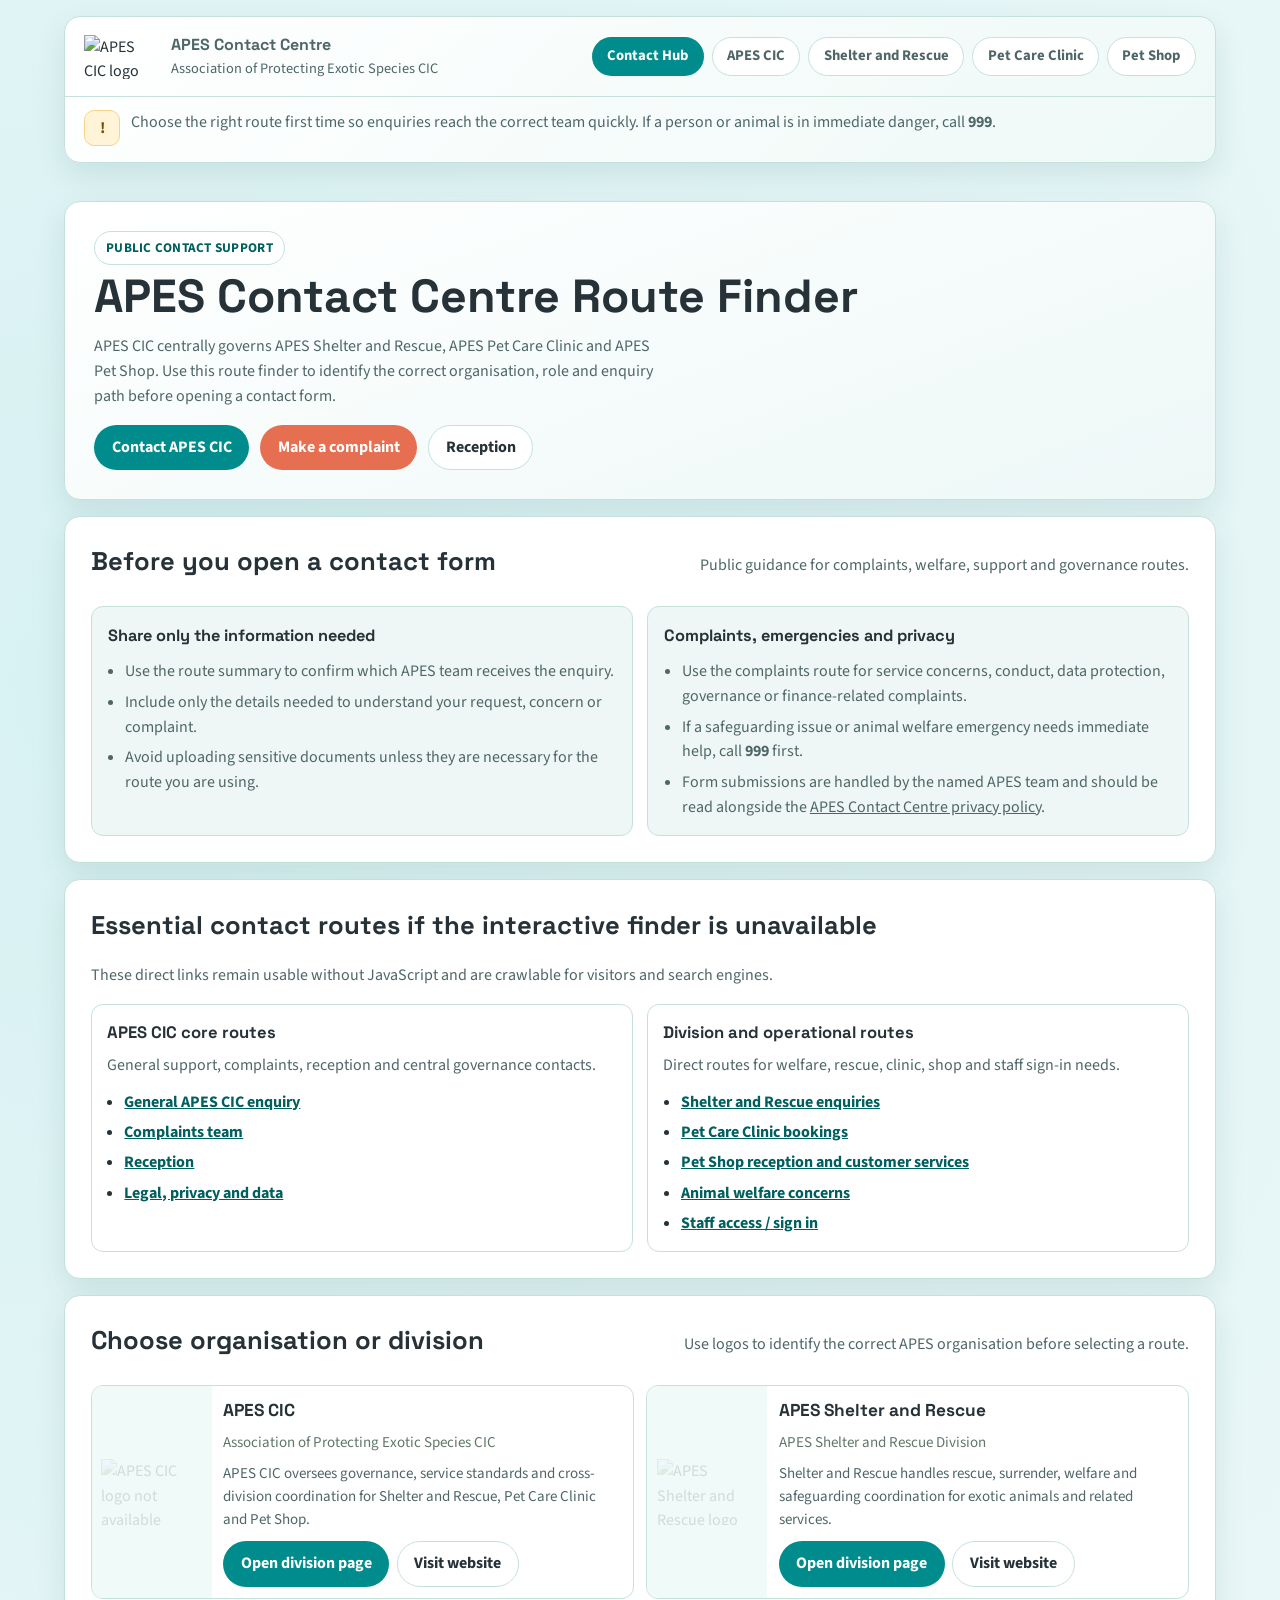
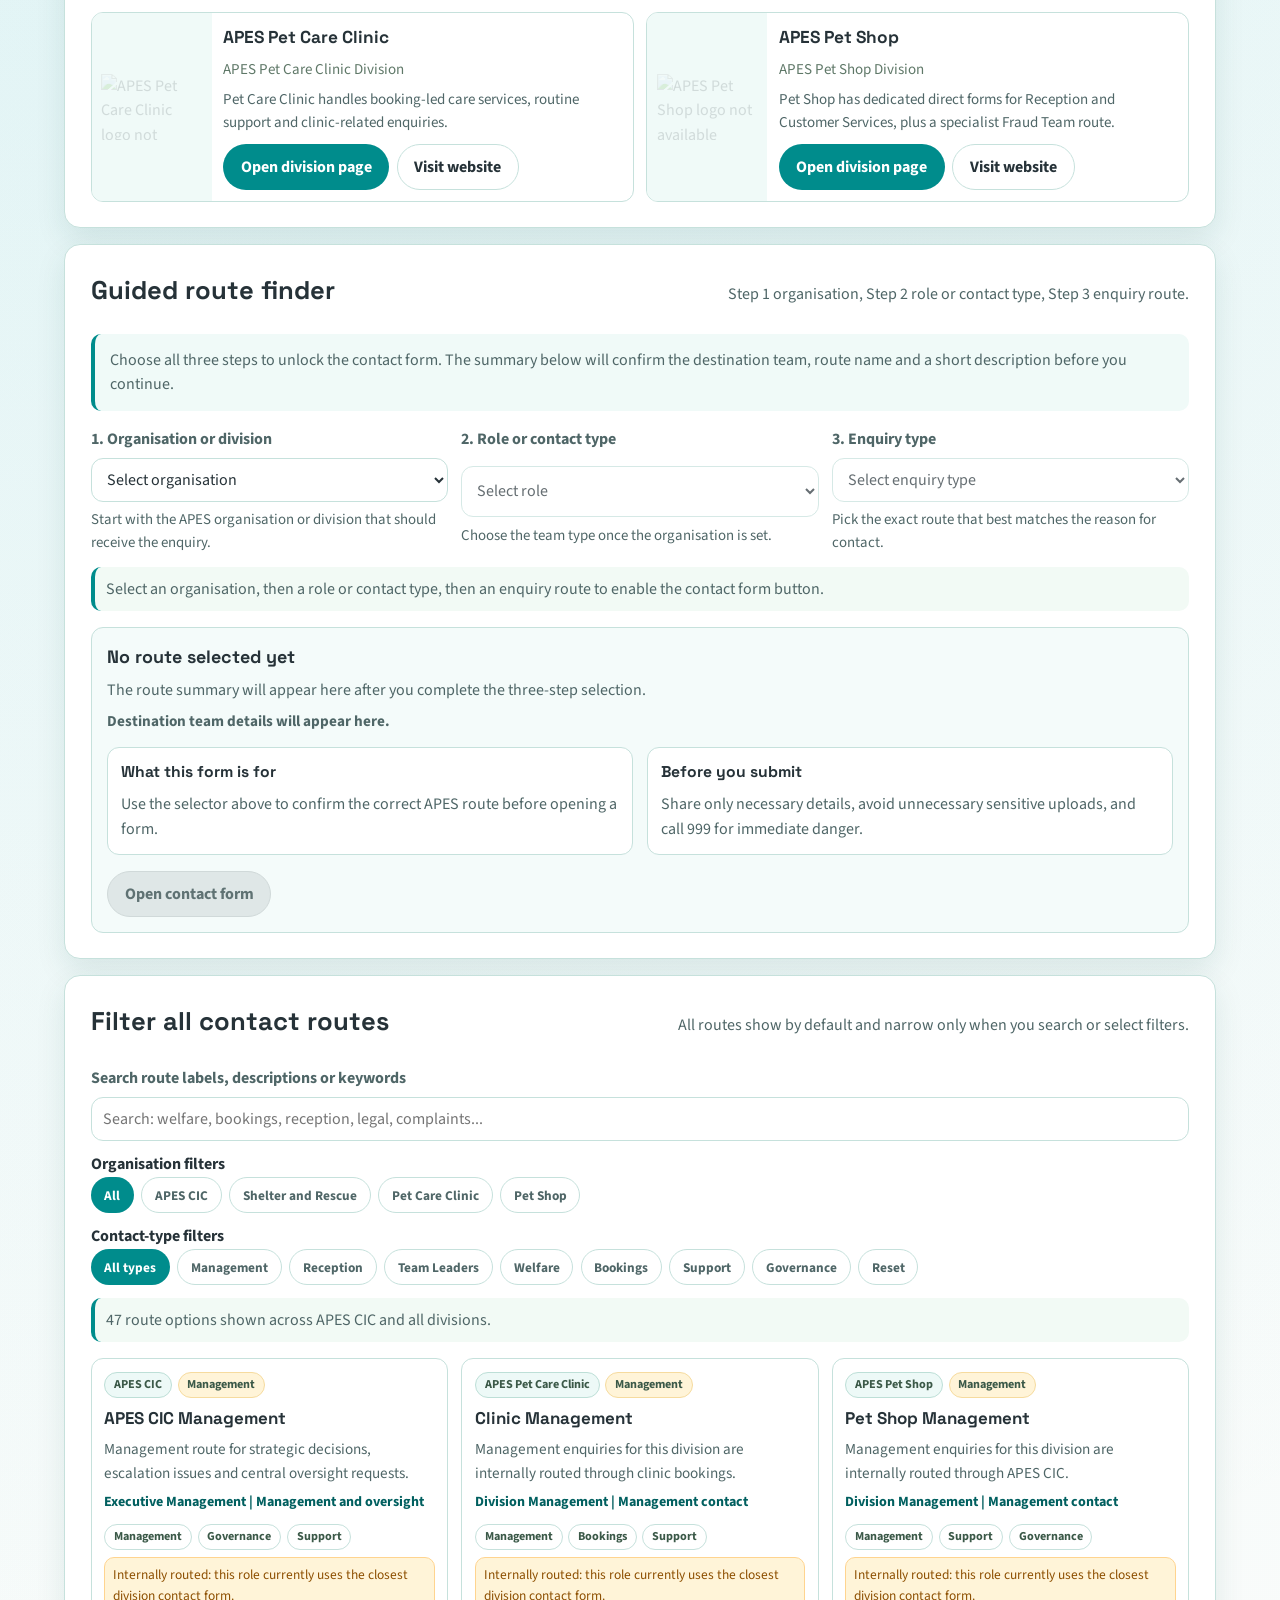
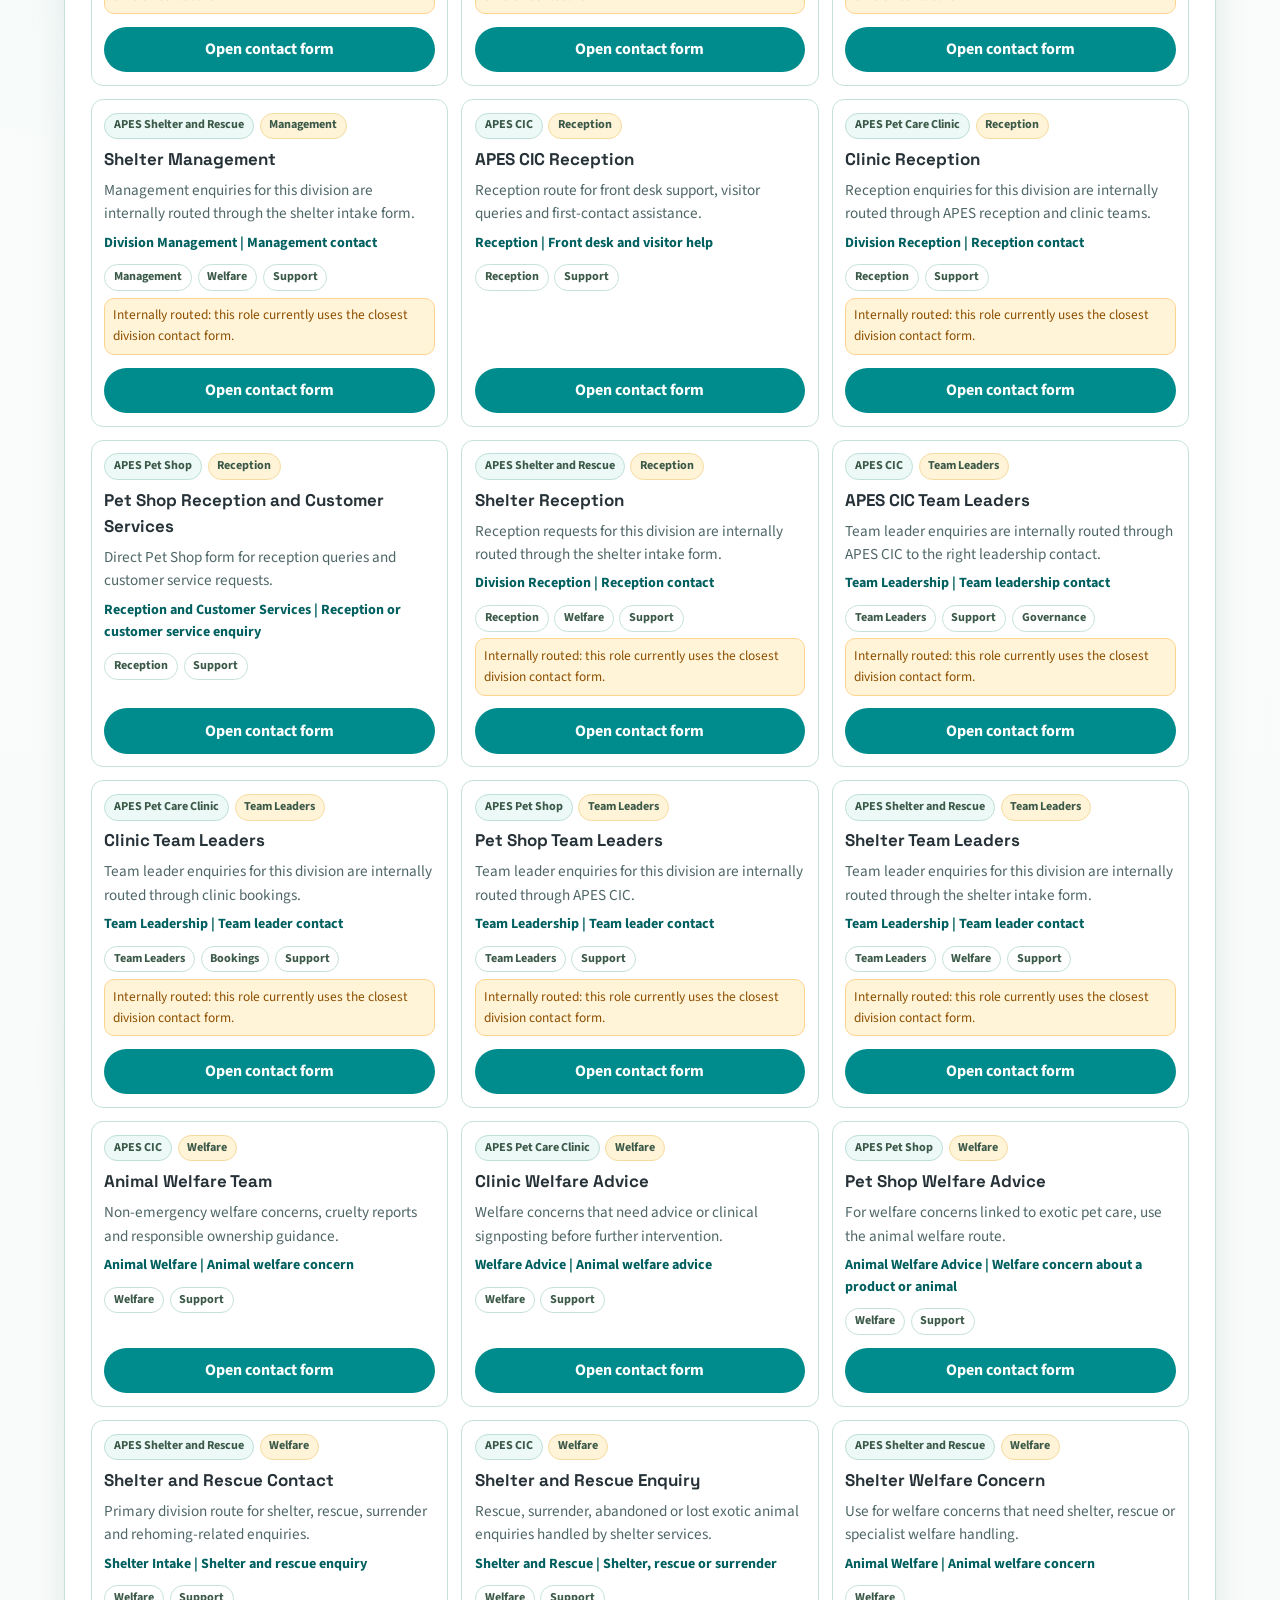
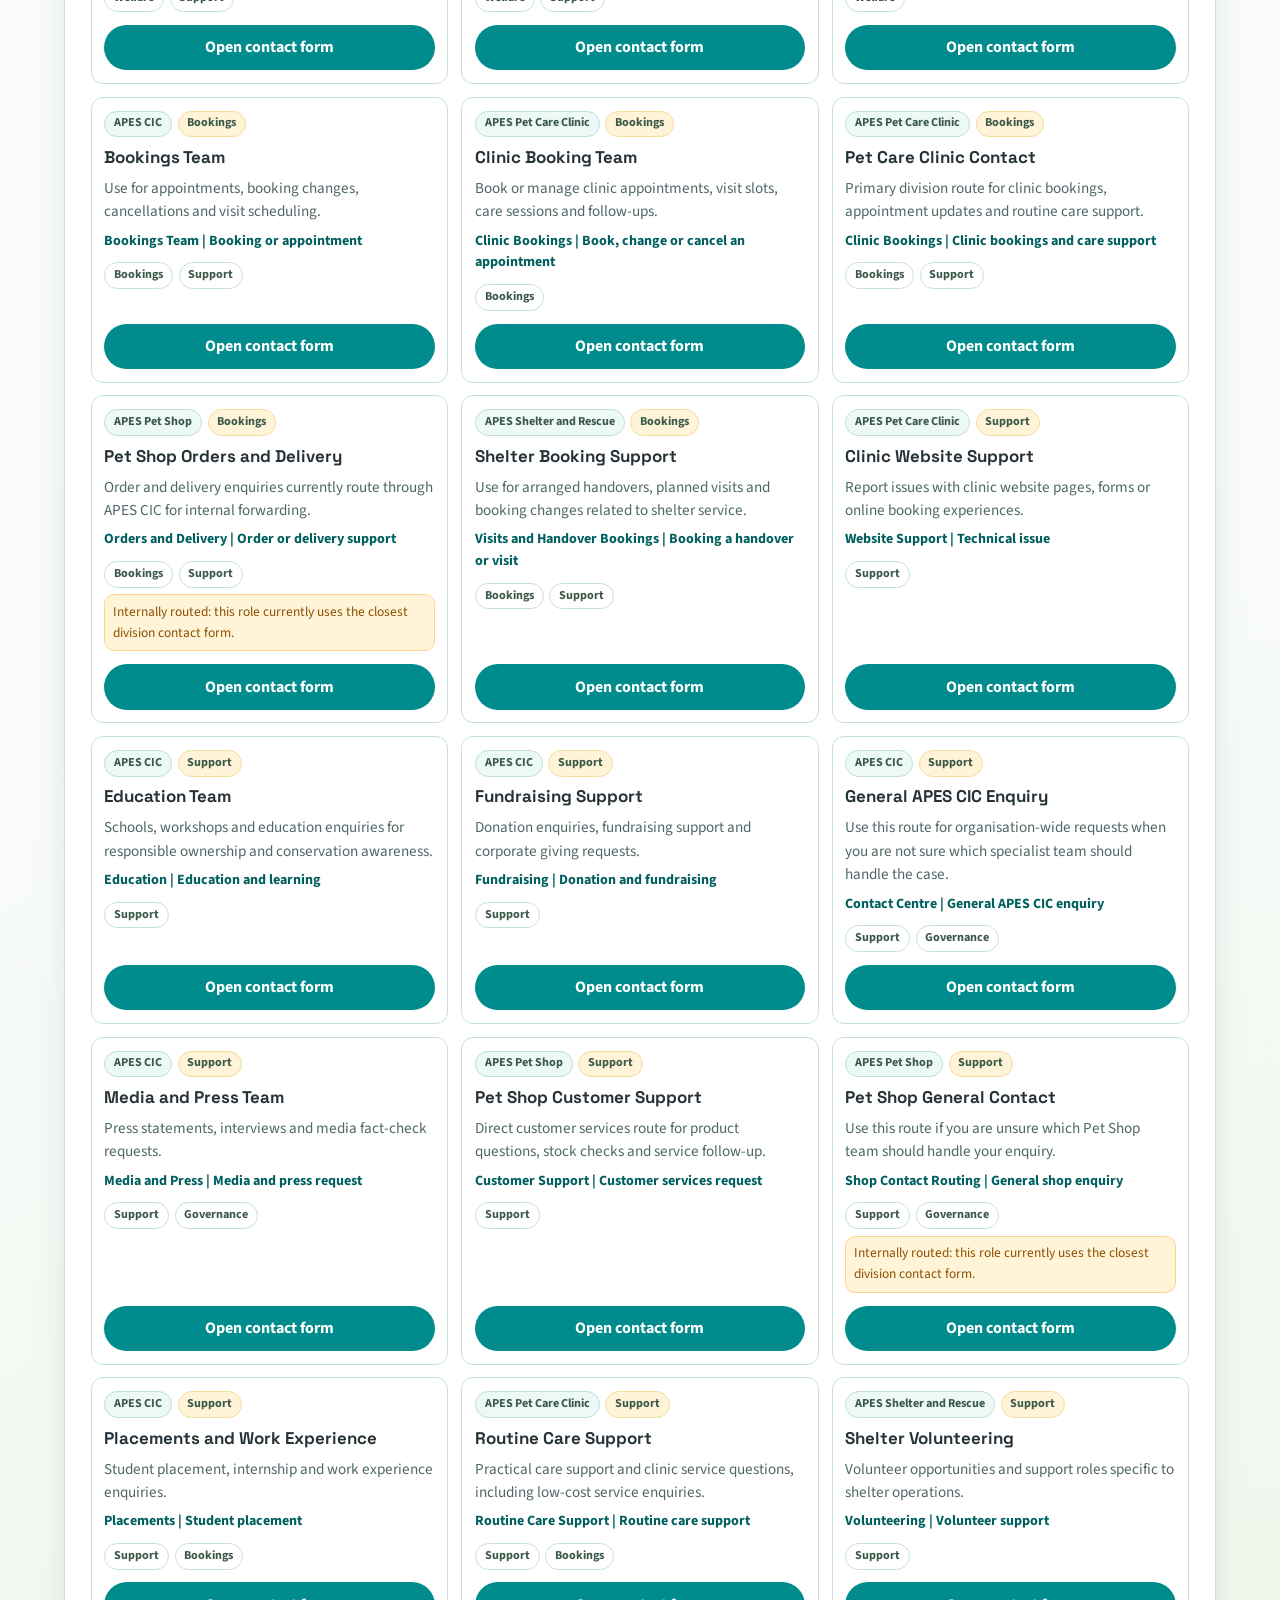
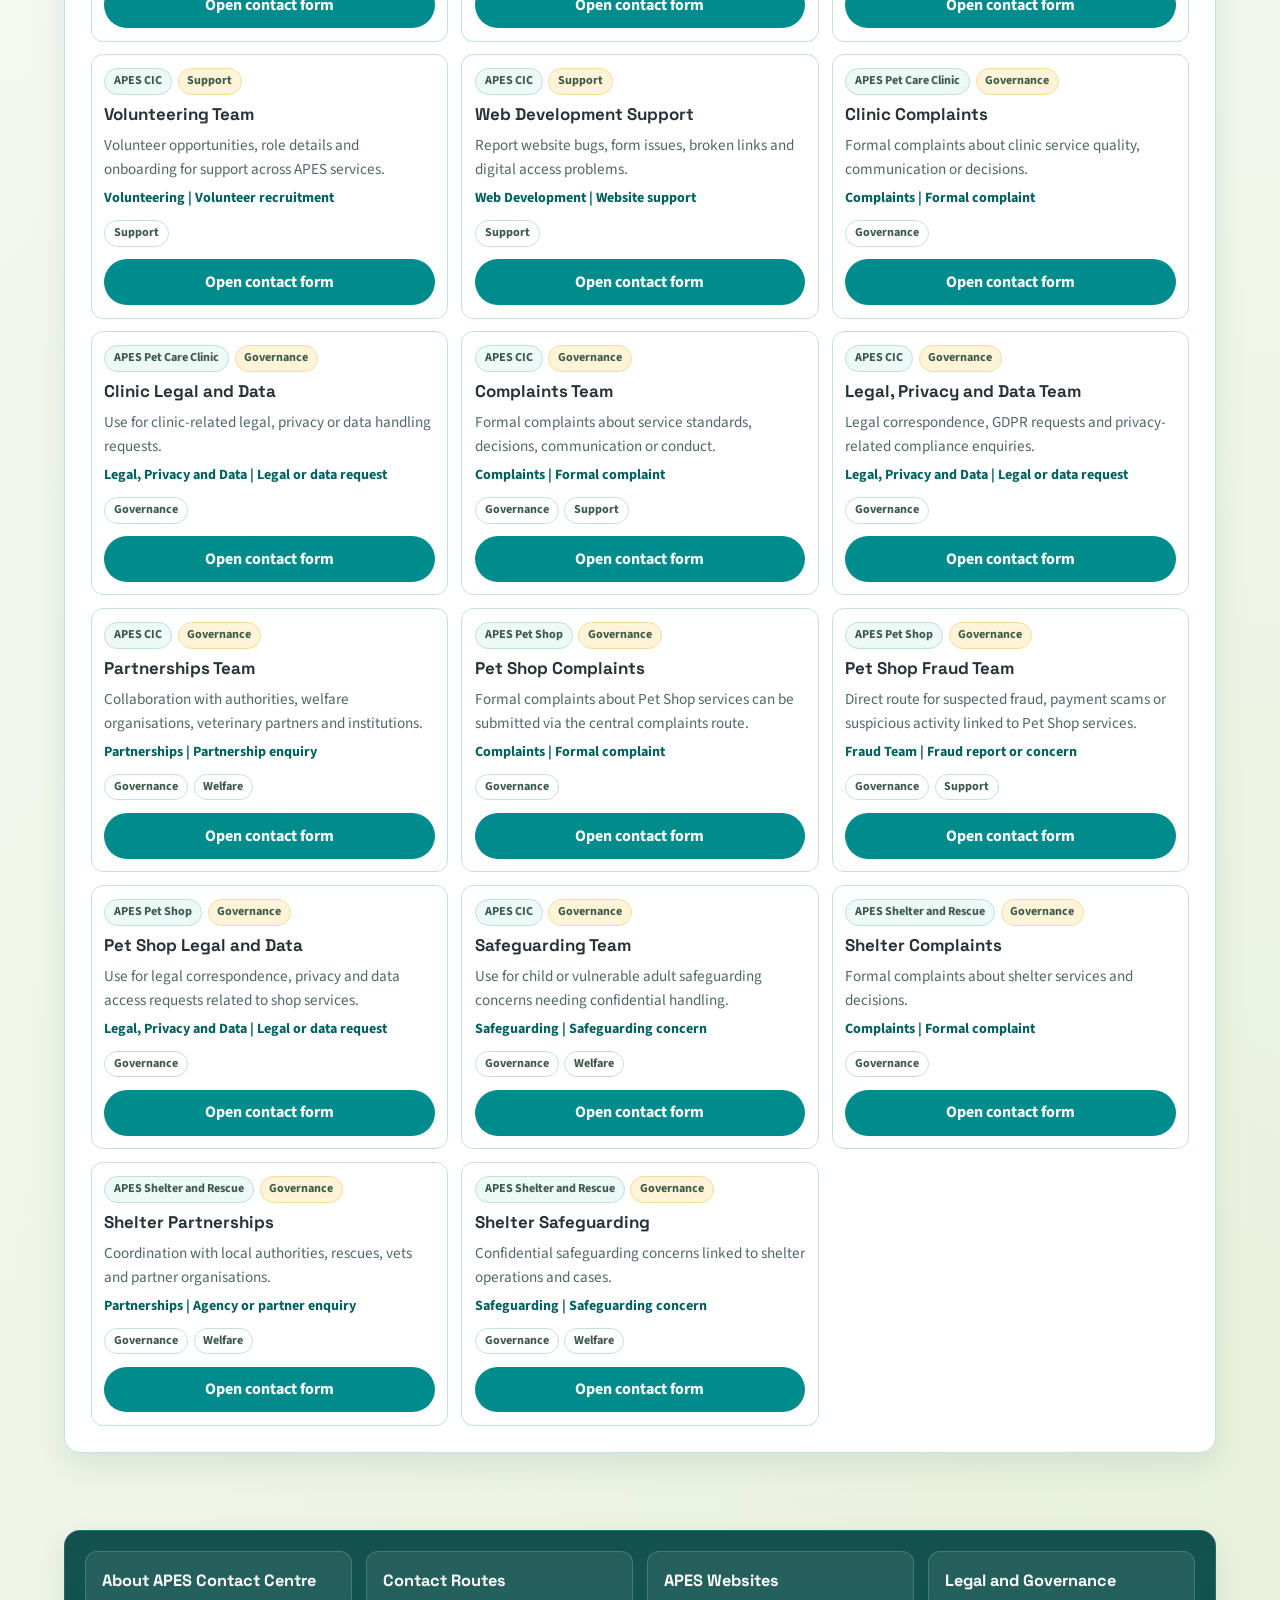
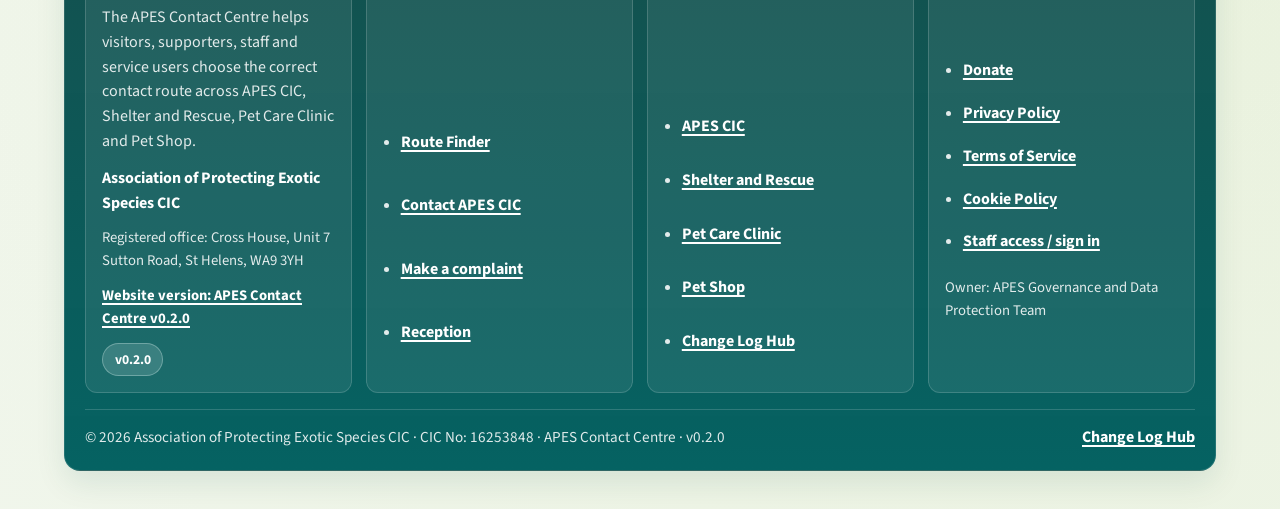
==== commit 430edf27: "Rebuild APES contact centre footer and release pages" ====
--- a/public/index.html
+++ b/public/index.html
@@ -117,7 +117,7 @@
               <ul>
                 <li>Use the complaints route for service concerns, conduct, data protection, governance or finance-related complaints.</li>
                 <li>If a safeguarding issue or animal welfare emergency needs immediate help, call <strong>999</strong> first.</li>
-                <li>Form submissions are handled by the named APES team and should be read alongside the <a href="https://www.apes.org.uk/policies/privacy" target="_blank" rel="noopener noreferrer">APES privacy policy</a>.</li>
+                <li>Form submissions are handled by the named APES team and should be read alongside the <a href="privacy.html">APES Contact Centre privacy policy</a>.</li>
               </ul>
             </article>
           </div>
@@ -281,17 +281,54 @@
       </main>
 
       <footer class="footer">
-        <div class="footer-meta">
-          <strong>Association of Protecting Exotic Species CIC</strong>
-          <span>CIC number 16253848 | Registered office: Cross House, Unit 7 Sutton Road, St Helens, WA9 3YH</span>
-          <span class="footer-version">Current website version: <strong>v0.1.0</strong></span>
+        <div class="footer-grid">
+          <section class="footer-card" aria-labelledby="footer-about">
+            <h2 id="footer-about">About APES Contact Centre</h2>
+            <p>The APES Contact Centre helps visitors, supporters, staff and service users choose the correct contact route across APES CIC, Shelter and Rescue, Pet Care Clinic and Pet Shop.</p>
+            <p><strong>Association of Protecting Exotic Species CIC</strong></p>
+            <p class="footer-small">Registered office: Cross House, Unit 7 Sutton Road, St Helens, WA9 3YH</p>
+            <a class="footer-small" href="changelog.html">Website version: APES Contact Centre v0.2.0</a>
+            <span class="pill pill-version">v0.2.0</span>
+          </section>
+
+          <section class="footer-card" aria-labelledby="footer-routes">
+            <h2 id="footer-routes">Contact Routes</h2>
+            <ul class="footer-link-list">
+              <li><a href="index.html">Route Finder</a></li>
+              <li><a href="https://contact.apes.org.uk/help/1463648560" target="_blank" rel="noopener noreferrer">Contact APES CIC</a></li>
+              <li><a href="https://contact.apes.org.uk/help/2938250825" target="_blank" rel="noopener noreferrer">Make a complaint</a></li>
+              <li><a href="https://contact.apes.org.uk/help/3700316734" target="_blank" rel="noopener noreferrer">Reception</a></li>
+            </ul>
+          </section>
+
+          <section class="footer-card" aria-labelledby="footer-sites">
+            <h2 id="footer-sites">APES Websites</h2>
+            <ul class="footer-link-list">
+              <li><a href="https://www.apes.org.uk/" target="_blank" rel="noopener noreferrer">APES CIC</a></li>
+              <li><a href="https://www.apesshelter.org.uk/" target="_blank" rel="noopener noreferrer">Shelter and Rescue</a></li>
+              <li><a href="https://www.apespetcare.org.uk/" target="_blank" rel="noopener noreferrer">Pet Care Clinic</a></li>
+              <li><a href="https://www.apesshop.co.uk/" target="_blank" rel="noopener noreferrer">Pet Shop</a></li>
+              <li><a href="changelog.html">Change Log Hub</a></li>
+            </ul>
+          </section>
+
+          <section class="footer-card" aria-labelledby="footer-legal">
+            <h2 id="footer-legal">Legal and Governance</h2>
+            <ul class="footer-link-list">
+              <li><a href="donate.html">Donate</a></li>
+              <li><a href="privacy.html">Privacy Policy</a></li>
+              <li><a href="terms.html">Terms of Service</a></li>
+              <li><a href="cookies.html">Cookie Policy</a></li>
+              <li><a href="https://contact.apes.org.uk/staff" target="_blank" rel="noopener noreferrer">Staff access / sign in</a></li>
+            </ul>
+            <p class="footer-small">Owner: APES Governance and Data Protection Team</p>
+          </section>
         </div>
-        <nav class="footer-links" aria-label="Footer links">
-          <a href="index.html">Contact hub</a>
+
+        <div class="footer-bottom">
+          <p>&copy; 2026 Association of Protecting Exotic Species CIC &middot; CIC No: 16253848 &middot; APES Contact Centre &middot; v0.2.0</p>
           <a href="changelog.html">Change Log Hub</a>
-          <a href="https://www.apes.org.uk/policies/privacy" target="_blank" rel="noopener noreferrer">Privacy</a>
-          <a href="https://contact.apes.org.uk/staff" target="_blank" rel="noopener noreferrer">Staff access / sign in</a>
-        </nav>
+        </div>
       </footer>
     </div>
 
--- a/public/assets/css/styles.css
+++ b/public/assets/css/styles.css
@@ -733,41 +733,177 @@
 
 .footer {
   margin: 1.8rem 0 2.4rem;
-  padding: 1.1rem 1.15rem;
-  border: 1px solid var(--border);
+  padding: 1.25rem;
+  border: 1px solid rgba(255, 255, 255, 0.12);
   border-radius: var(--radius);
-  background: #ffffff;
-  color: var(--ink-soft);
-  display: grid;
+  background:
+    linear-gradient(180deg, rgba(10, 74, 72, 0.96) 0%, rgba(0, 95, 95, 0.98) 100%);
+  color: rgba(247, 250, 249, 0.92);
+  display: grid;
+  gap: 1rem;
+  box-shadow: var(--shadow);
+}
+
+.footer-grid {
+  display: grid;
+  grid-template-columns: repeat(4, minmax(0, 1fr));
   gap: 0.9rem;
 }
 
-.footer strong {
-  color: var(--ink);
-}
-
-.footer-meta {
-  display: grid;
-  gap: 0.35rem;
-}
-
-.footer-links {
-  display: flex;
-  flex-wrap: wrap;
+.footer-card {
+  min-width: 0;
+  padding: 1rem;
+  border: 1px solid rgba(255, 255, 255, 0.16);
+  border-radius: var(--radius-sm);
+  background: rgba(255, 255, 255, 0.08);
+  display: grid;
   gap: 0.75rem;
 }
 
-.footer a {
-  font-weight: 700;
+.footer-card h2 {
+  margin: 0;
+  font-family: "Space Grotesk", "Trebuchet MS", sans-serif;
+  font-size: 1.02rem;
+  color: #ffffff;
+}
+
+.footer-card p,
+.footer-card li,
+.footer-bottom p {
+  margin: 0;
+  color: rgba(247, 250, 249, 0.9);
+}
+
+.footer-card strong,
+.footer-bottom strong {
+  color: #ffffff;
+}
+
+.footer-card .pill {
+  width: fit-content;
+}
+
+.footer-card .pill-version {
+  background: rgba(221, 243, 239, 0.16);
+  color: #ffffff;
+  border-color: rgba(221, 243, 239, 0.32);
+}
+
+.footer-card a,
+.footer-bottom a {
+  color: #ffffff;
+  font-weight: 700;
+  text-decoration: underline;
+  text-decoration-thickness: 2px;
+  text-underline-offset: 0.18em;
+}
+
+.footer-card a:hover,
+.footer-bottom a:hover {
+  color: var(--apes-soft-mint);
+}
+
+.footer-link-list {
+  margin: 0;
+  padding-left: 1.1rem;
+  display: grid;
+  gap: 0.45rem;
+}
+
+.footer-small {
+  font-size: 0.92rem;
+}
+
+.footer-bottom {
+  display: flex;
+  flex-wrap: wrap;
+  align-items: center;
+  justify-content: space-between;
+  gap: 0.8rem;
+  padding-top: 0.95rem;
+  border-top: 1px solid rgba(255, 255, 255, 0.16);
+}
+
+.footer-bottom p {
+  font-size: 0.95rem;
+}
+
+.popup-link {
   color: var(--brand-deep);
-}
-
-.footer-version {
-  display: inline-flex;
-  align-items: center;
-  justify-content: flex-start;
-  gap: 0.35rem;
-  flex-wrap: wrap;
+  font-weight: 700;
+}
+
+.donation-button {
+  background: var(--danger);
+  border-color: transparent;
+  color: #ffffff;
+}
+
+.donation-button:hover {
+  background: #cf5b40;
+}
+
+.info-grid {
+  margin-top: 1rem;
+  display: grid;
+  grid-template-columns: repeat(3, minmax(0, 1fr));
+  gap: 0.9rem;
+}
+
+.info-card {
+  padding: 1rem;
+  border: 1px solid var(--border);
+  border-radius: var(--radius-sm);
+  background: var(--surface-muted);
+}
+
+.info-card h3 {
+  margin: 0;
+  font-family: "Space Grotesk", "Trebuchet MS", sans-serif;
+  font-size: 1.02rem;
+}
+
+.info-card p,
+.info-card ul {
+  margin: 0.65rem 0 0;
+  color: var(--ink-soft);
+}
+
+.info-card ul {
+  padding-left: 1.1rem;
+}
+
+.info-card li + li {
+  margin-top: 0.35rem;
+}
+
+.content-stack {
+  display: grid;
+  gap: 1rem;
+}
+
+.content-stack section {
+  display: grid;
+  gap: 0.65rem;
+}
+
+.content-stack h2 {
+  margin: 0;
+  font-family: "Space Grotesk", "Trebuchet MS", sans-serif;
+}
+
+.content-stack p,
+.content-stack ul {
+  margin: 0;
+  color: var(--ink-soft);
+}
+
+.content-stack ul {
+  padding-left: 1.1rem;
+}
+
+.content-stack li + li {
+  margin-top: 0.35rem;
 }
 
 .pill-row {
@@ -955,7 +1091,9 @@
 @media (max-width: 1080px) {
   .route-grid,
   .summary-grid,
-  .details-grid {
+  .details-grid,
+  .footer-grid,
+  .info-grid {
     grid-template-columns: repeat(2, minmax(0, 1fr));
   }
 }
@@ -967,7 +1105,9 @@
   .org-grid,
   .division-hero-grid,
   .summary-grid,
-  .details-grid {
+  .details-grid,
+  .footer-grid,
+  .info-grid {
     grid-template-columns: 1fr;
   }
 
@@ -1007,4 +1147,9 @@
     flex-direction: column;
     align-items: flex-start;
   }
-}
+
+  .footer-bottom {
+    flex-direction: column;
+    align-items: flex-start;
+  }
+}
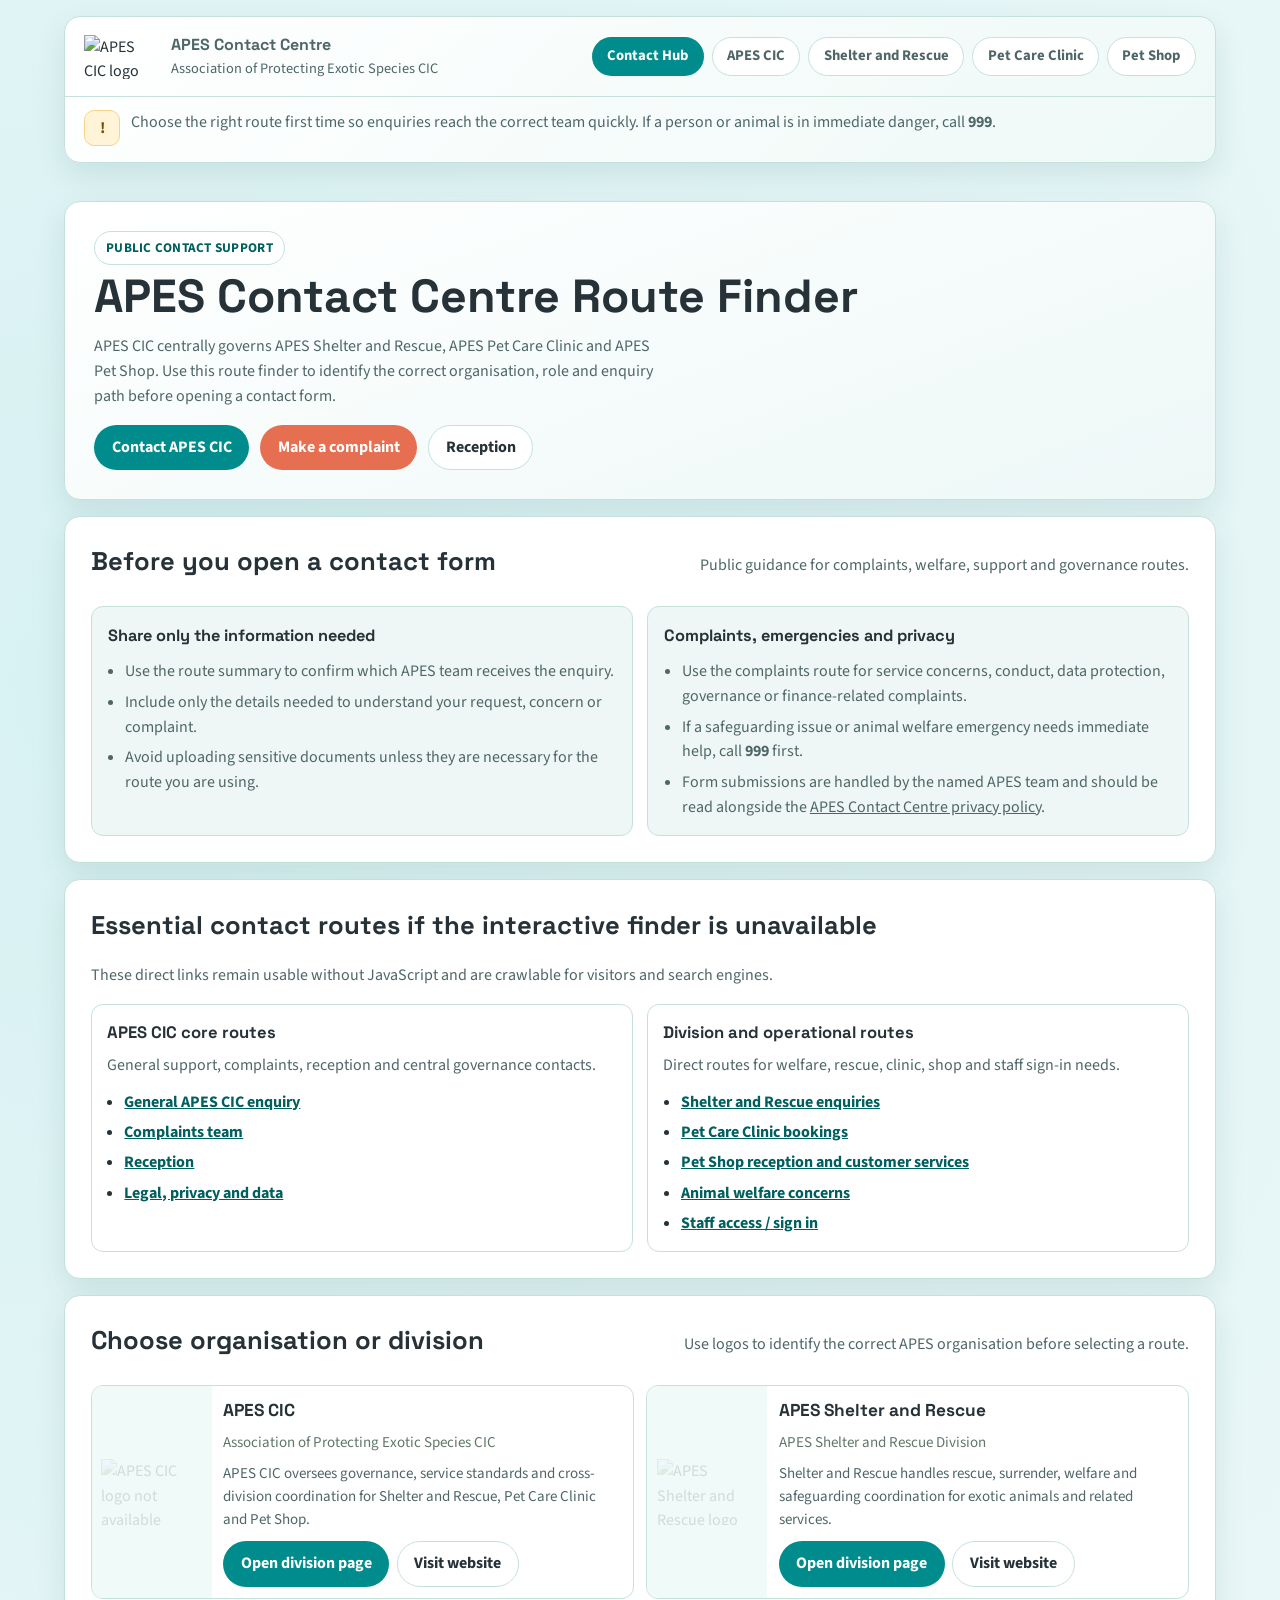
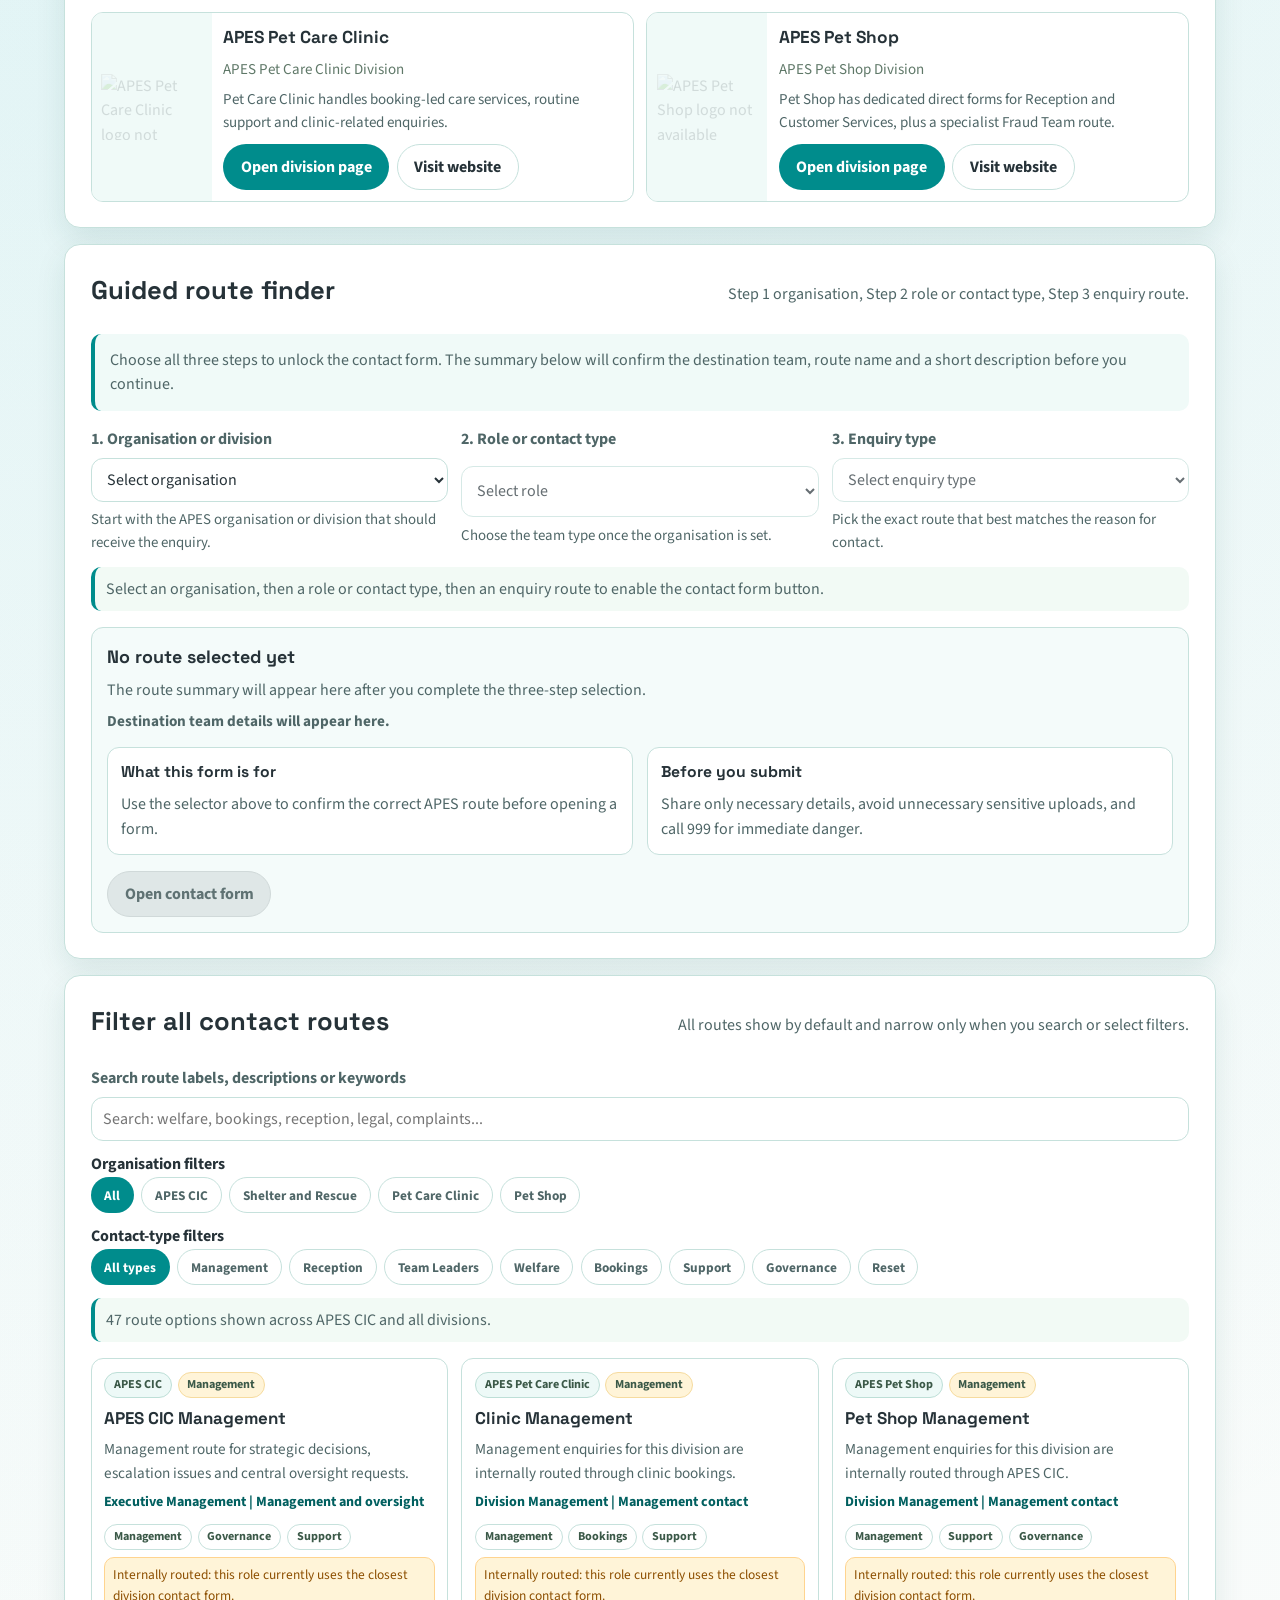
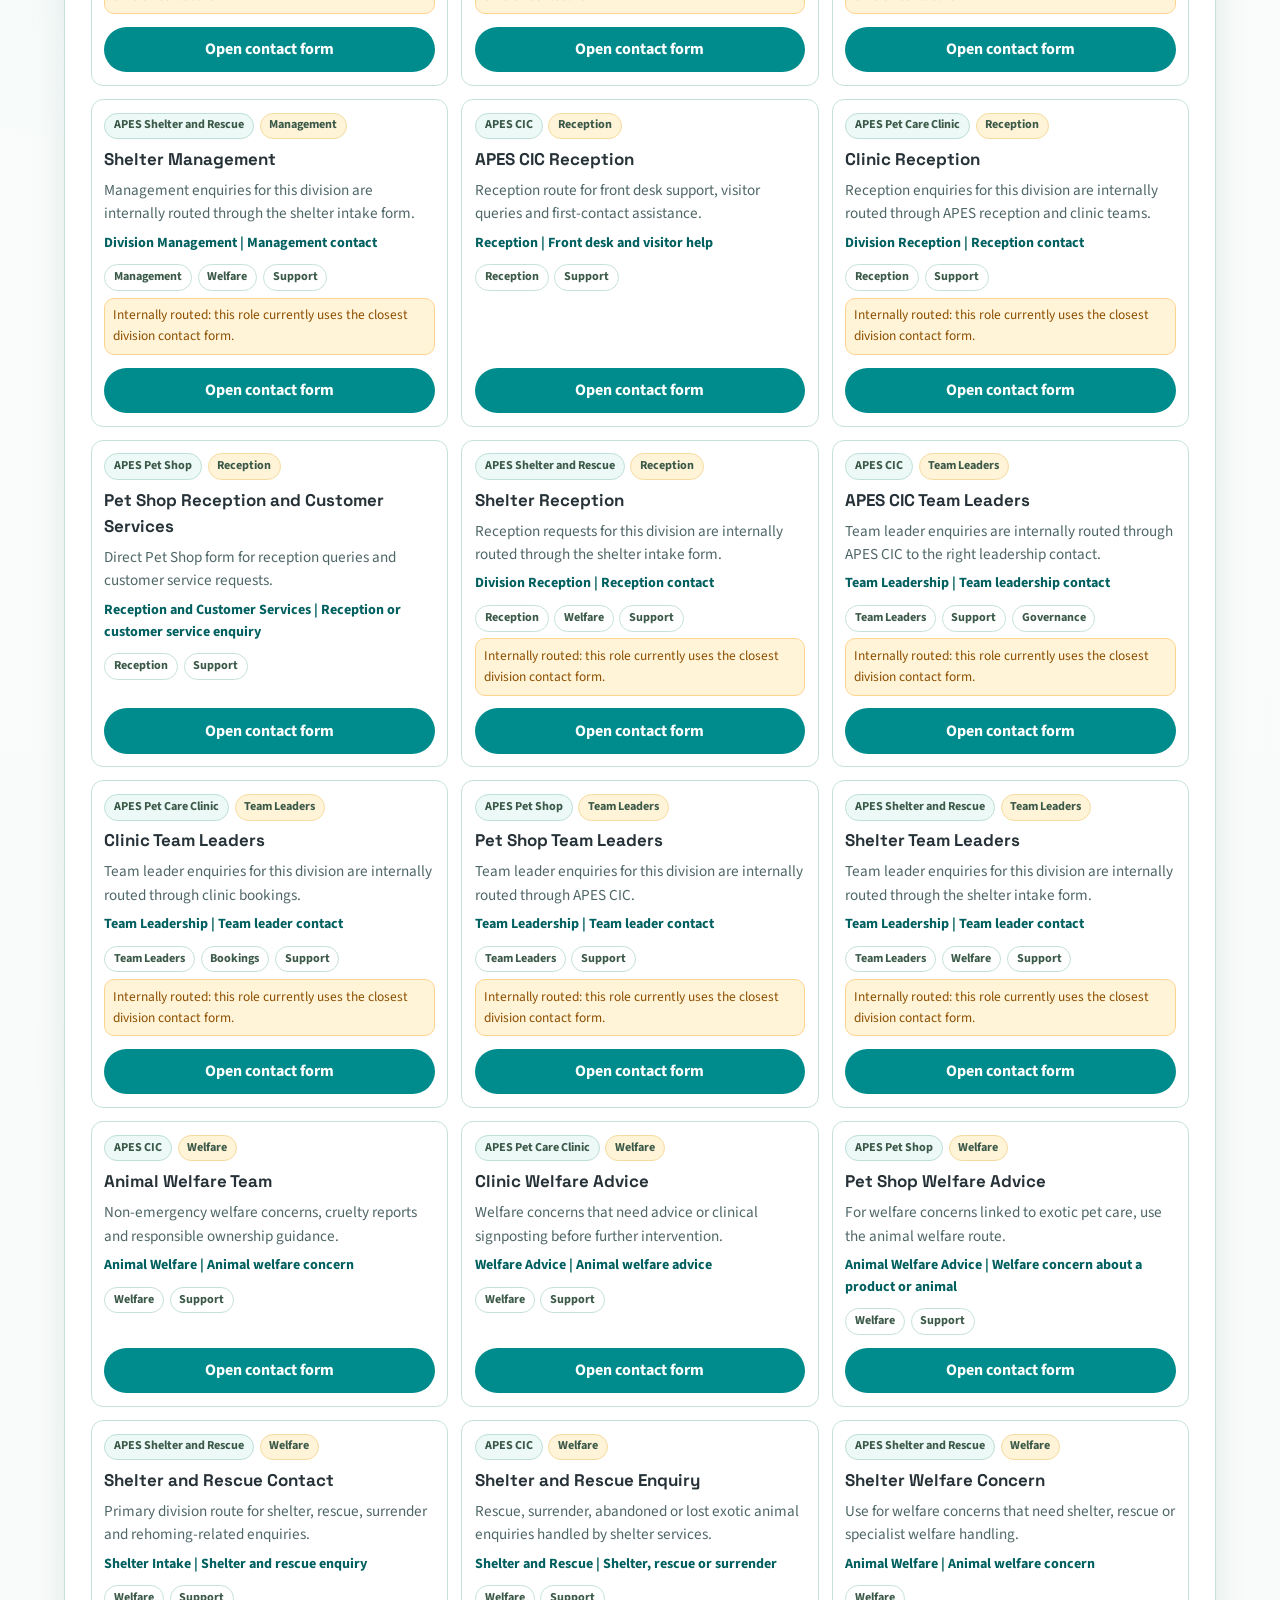
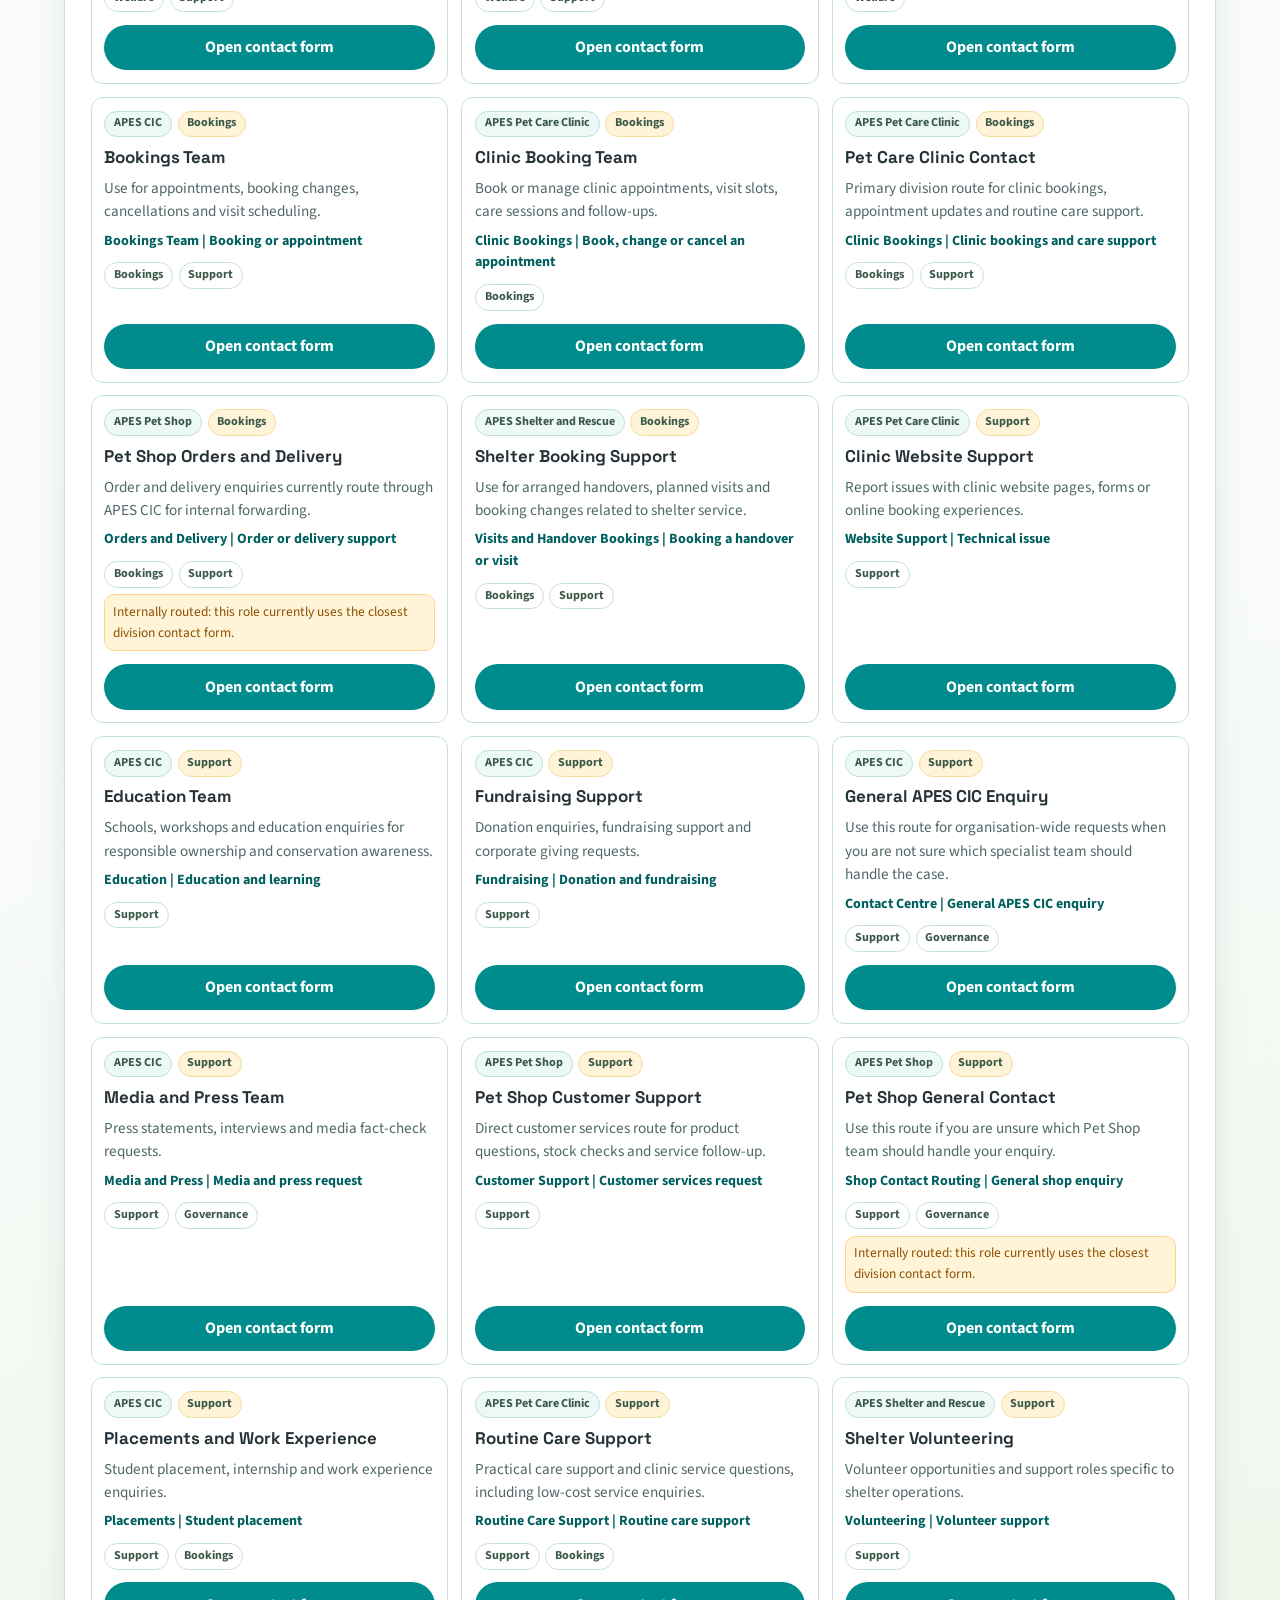
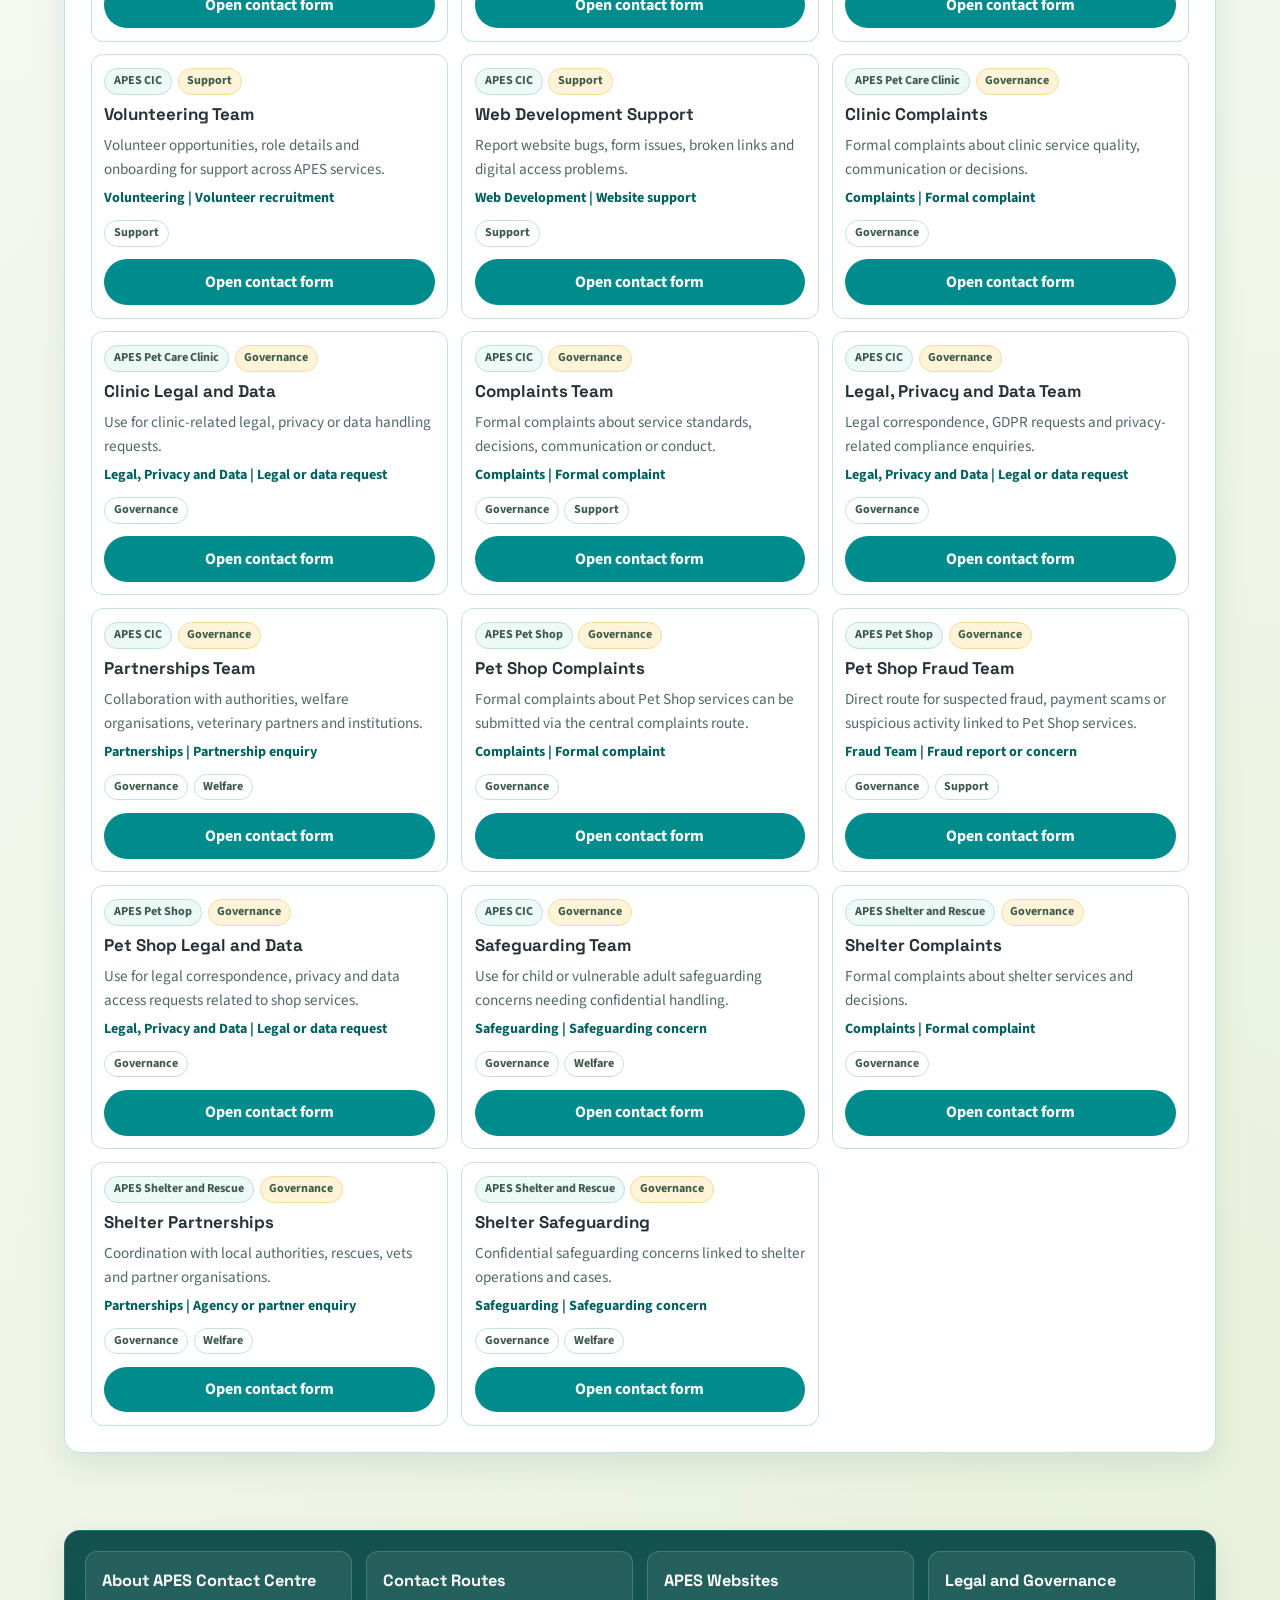
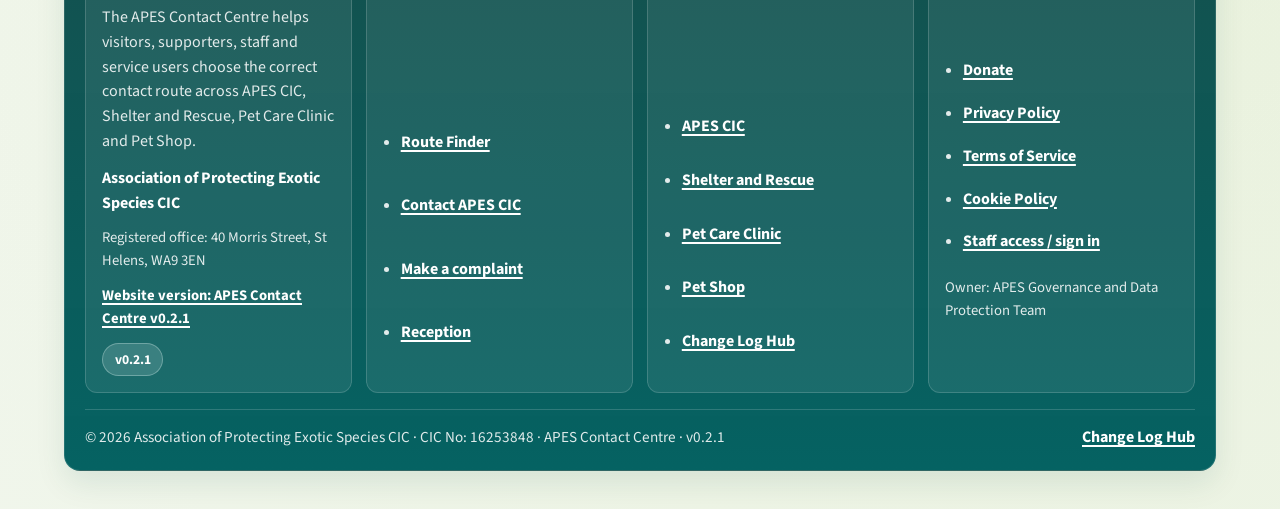
==== commit a0b29235: "Update registered office address and bump to v0.2.1" ====
--- a/public/index.html
+++ b/public/index.html
@@ -30,9 +30,9 @@
         "telephone": "03003020998",
         "address": {
           "@type": "PostalAddress",
-          "streetAddress": "Cross House, Unit 7 Sutton Road",
+          "streetAddress": "40 Morris Street",
           "addressLocality": "St Helens",
-          "postalCode": "WA9 3YH",
+          "postalCode": "WA9 3EN",
           "addressCountry": "GB"
         },
         "contactPoint": [
@@ -286,9 +286,9 @@
             <h2 id="footer-about">About APES Contact Centre</h2>
             <p>The APES Contact Centre helps visitors, supporters, staff and service users choose the correct contact route across APES CIC, Shelter and Rescue, Pet Care Clinic and Pet Shop.</p>
             <p><strong>Association of Protecting Exotic Species CIC</strong></p>
-            <p class="footer-small">Registered office: Cross House, Unit 7 Sutton Road, St Helens, WA9 3YH</p>
-            <a class="footer-small" href="changelog.html">Website version: APES Contact Centre v0.2.0</a>
-            <span class="pill pill-version">v0.2.0</span>
+            <p class="footer-small">Registered office: 40 Morris Street, St Helens, WA9 3EN</p>
+            <a class="footer-small" href="changelog.html">Website version: APES Contact Centre v0.2.1</a>
+            <span class="pill pill-version">v0.2.1</span>
           </section>
 
           <section class="footer-card" aria-labelledby="footer-routes">
@@ -326,7 +326,7 @@
         </div>
 
         <div class="footer-bottom">
-          <p>&copy; 2026 Association of Protecting Exotic Species CIC &middot; CIC No: 16253848 &middot; APES Contact Centre &middot; v0.2.0</p>
+          <p>&copy; 2026 Association of Protecting Exotic Species CIC &middot; CIC No: 16253848 &middot; APES Contact Centre &middot; v0.2.1</p>
           <a href="changelog.html">Change Log Hub</a>
         </div>
       </footer>
